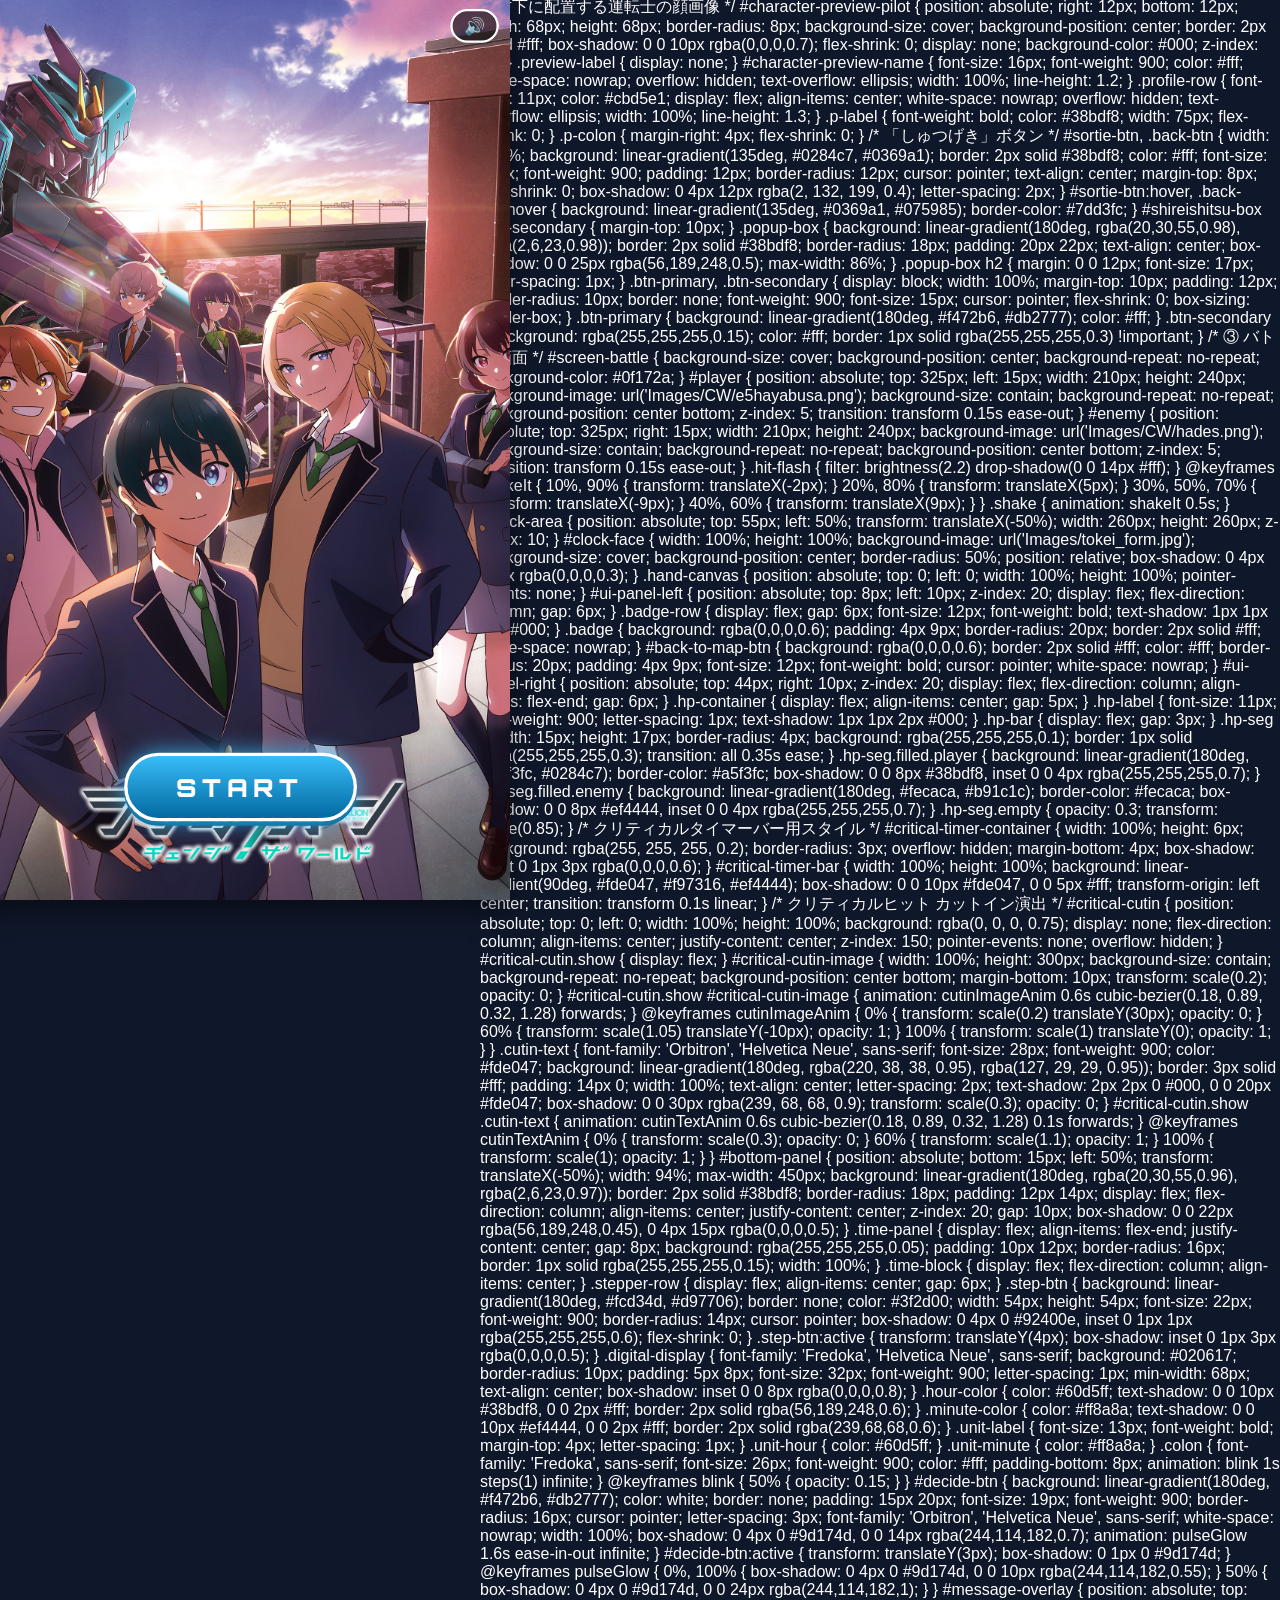
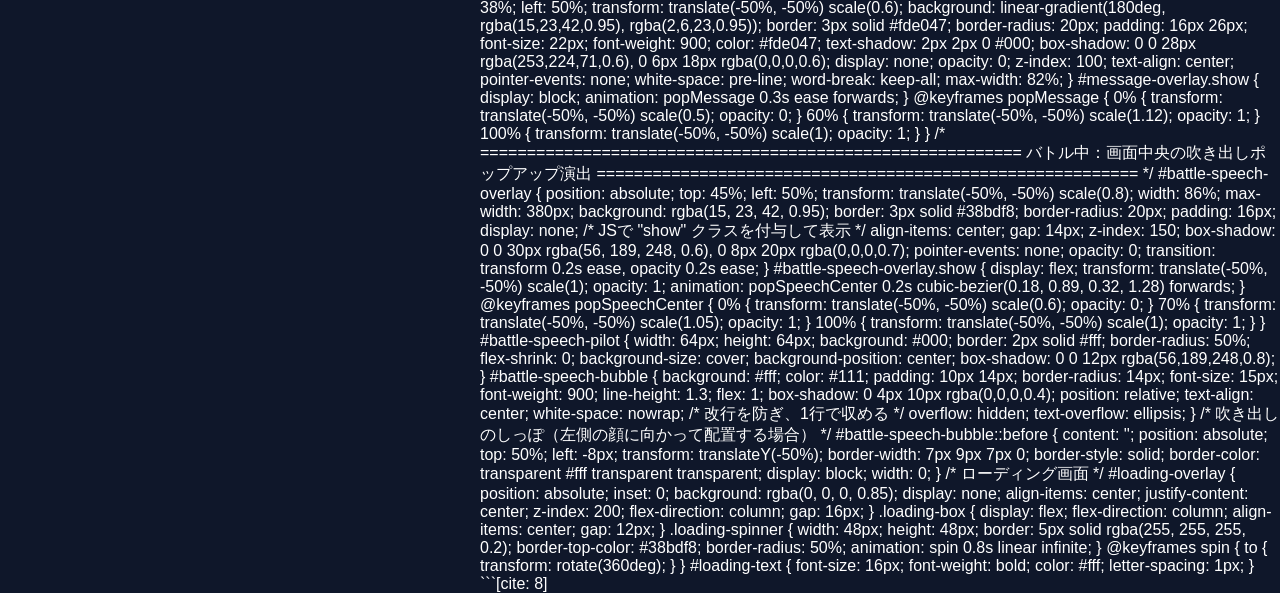
==== index.html @ 237037df "Update index.html" ====
<!DOCTYPE html>
<html lang="ja">
<head>
    <meta charset="UTF-8">
    <meta name="viewport" content="width=device-width, initial-scale=1.0, maximum-scale=1.0, user-scalable=no">
    <title>シンカリオン とけいマスター！</title>
    <link rel="preconnect" href="https://fonts.googleapis.com">
    <link rel="preconnect" href="https://fonts.gstatic.com" crossorigin>
    <link href="https://fonts.googleapis.com/css2?family=Orbitron:wght@700;900&family=Fredoka:wght@600;700&display=swap" rel="stylesheet">
    <link rel="stylesheet" href="style.css?v=8">
</head>
<body>

<div id="game-container">
    <button id="sound-toggle" onclick="toggleSound()">🔊</button>

    <!-- ① TOP画面 -->
    <div id="screen-top" class="screen">
        <button id="start-btn" onclick="startGame()">START</button>
    </div>

    <!-- ② マップ画面 -->
    <div id="screen-map" class="screen" style="display:none;">
        <div id="stage-nav">
            <button class="nav-arrow" id="prev-arrow" onclick="prevStage()">◀</button>
            <div id="stage-nav-label">ステージ 1</div>
            <button class="nav-arrow" id="next-arrow" onclick="nextStage()">▶</button>
        </div>
        <button id="menu-btn" onclick="openMenu()">☰ メニュー</button>
        <div id="map-nodes"></div>
        <div id="map-toast"></div>
        <div id="stage-intro"><div id="stage-intro-text">ステージ 1</div></div>
    </div>

    <!-- ノード確認ポップアップ -->
    <div id="node-popup">
        <div class="popup-box">
            <h2 id="node-popup-title">バトルポイント 1</h2>
            <button class="btn-primary" onclick="confirmBattleStart()">⚔ バトルスタート</button>
            <button class="btn-secondary" onclick="closeNodePopup()">とじる</button>
        </div>
    </div>

    <!-- メニュー -->
    <div id="menu-overlay">
        <div class="popup-box">
            <h2>メニュー</h2>
            <button class="btn-primary" onclick="openShireishitsu()">しれいしつ</button>
            <button class="btn-secondary" onclick="closeMenu()">とじる</button>
        </div>
    </div>

    <!-- しれいしつ（シンカリオン選択） -->
    <div id="shireishitsu-overlay">
        <div id="shireishitsu-box">
            <div id="commander-intro">
                <div id="commander-face"></div>
                <div class="speech-bubble">たたかうシンカリオンをえらんでくれ！</div>
            </div>
            <!-- 顔部画像の格子状リスト -->
            <div id="character-grid"></div>
            
            <!-- 選択されたキャラクターのプレビューエリア -->
            <div id="character-preview-area">
                <!-- シンカリオンのプレビュー画像 -->
                <div id="character-preview-img"></div>
                
                <!-- テキスト情報エリア（ひっさつ行を削除） -->
                <div id="character-preview-info">
                    <div id="character-preview-name">機体名</div>
                    <div class="profile-row"><span class="p-label">そうび</span><span class="p-colon">:</span><span id="profile-soubi"></span></div>
                    <div class="profile-row"><span class="p-label">うんてんし</span><span class="p-colon">:</span><span id="profile-untenshi"></span></div>
                </div>

                <!-- プレビューエリア内の右下に重ねて配置する運転士の顔画像 -->
                <div id="character-preview-pilot"></div>
            </div>
        </div>
    </div>

    <!-- ③ バトル画面 -->
    <div id="screen-battle" class="screen" style="display:none;">
        <div id="ui-panel-left">
            <div class="badge-row">
                <div class="badge" id="stage-text">ステージ 1-1</div>
                <div class="badge" id="score-text">たおしたてき: 0</div>
                <button id="back-to-map-btn" onclick="backToMap()">🏠マップへ</button>
            </div>
            <div class="hp-container">
                <span class="hp-label">HP</span>
                <div class="hp-bar" id="player-hp"></div>
            </div>
        </div>

        <div id="ui-panel-right">
            <div class="hp-container">
                <div class="hp-bar" id="enemy-hp"></div>
                <span class="hp-label">HP</span>
            </div>
        </div>

        <div id="message-overlay">ステージクリア！</div>

        <!-- バトル中の運転士吹き出し演出 -->
        <div id="battle-pilot-speech">
            <div id="battle-pilot-face"></div>
            <div id="battle-pilot-bubble" class="battle-speech-bubble"></div>
        </div>

        <div id="clock-area">
            <div id="clock-face">
                <canvas id="handCanvas" width="330" height="330" class="hand-canvas"></canvas>
            </div>
        </div>

        <div id="player"></div>
        <div id="enemy"></div>

        <!-- クリティカルヒット時のカットイン演出 -->
        <div id="critical-cutin">
            <div id="critical-cutin-image"></div>
            <div class="cutin-text">クリティカルヒット！</div>
        </div>

        <div id="bottom-panel">
            <!-- 10秒クリティカルタイマーバー -->
            <div id="critical-timer-container">
                <div id="critical-timer-bar"></div>
            </div>

            <div class="time-panel">
                <div class="time-block">
                    <div class="stepper-row">
                        <button class="step-btn" onclick="changeHour(-1)">▼</button>
                        <div class="digital-display hour-color" id="hour-display">03</div>
                        <button class="step-btn" onclick="changeHour(1)">▲</button>
                    </div>
                    <div class="unit-label unit-hour">じ</div>
                </div>

                <div class="colon">:</div>

                <div class="time-block">
                    <div class="stepper-row">
                        <button class="step-btn" onclick="changeMinute()">▼</button>
                        <div class="digital-display minute-color" id="minute-display">00</div>
                        <button class="step-btn" onclick="changeMinute()">▲</button>
                    </div>
                    <div class="unit-label unit-minute">ふん</div>
                </div>
            </div>

            <button id="decide-btn" onclick="checkAnswer()">⚡ こうげきする ⚡</button>
        </div>
    </div>

    <!-- ローディング画面 -->
    <div id="loading-overlay">
        <div class="loading-box">
            <div class="loading-spinner"></div>
            <div id="loading-text">よみこみ中...</div>
        </div>
    </div>
</div>

<script src="game.js?v=8"></script>

</body>
</html>
```[cite: 9]

---

### `style.css`

```css
* {
    box-sizing: border-box;
    user-select: none;
    -webkit-user-select: none;
    touch-action: manipulation;
}
html, body {
    margin: 0;
    padding: 0;
    height: 100%;
    touch-action: manipulation;
}
body {
    background: #0f172a;
    font-family: 'Helvetica Neue', Arial, sans-serif;
    display: flex;
    justify-content: center;
    align-items: center;
    width: 100vw;
    height: 100vh;
    overflow: hidden;
    color: #fff;
}

#game-container {
    width: 480px;
    height: 800px;
    flex-shrink: 0;
    position: relative;
    overflow: hidden;
    box-shadow: 0 10px 25px rgba(0,0,0,0.5);
    transform-origin: center center;
    background: #000;
}

.screen {
    position: absolute;
    top: 0; left: 0;
    width: 100%; height: 100%;
}

#sound-toggle {
    position: absolute;
    top: 8px;
    right: 10px;
    z-index: 100;
    background: rgba(0,0,0,0.6);
    border: 2px solid #fff;
    color: #fff;
    border-radius: 20px;
    padding: 4px 10px;
    font-size: 15px;
    font-weight: bold;
    cursor: pointer;
}

/* ①TOP画面 */
#screen-top {
    background-image: url('Images/CW/kv02.jpg');
    background-size: cover;
    background-position: center;
    display: flex;
    align-items: flex-end;
    justify-content: center;
    padding-bottom: 70px;
}
#start-btn {
    font-family: 'Orbitron', sans-serif;
    font-size: 22px;
    font-weight: 900;
    letter-spacing: 5px;
    color: #fff;
    background: linear-gradient(180deg, #38bdf8, #0369a1);
    border: 3px solid #fff;
    padding: 14px 44px;
    border-radius: 40px;
    cursor: pointer;
    box-shadow: 0 0 20px rgba(56,189,248,0.85), 0 4px 0 #075985;
    animation: pulseGlow 1.6s ease-in-out infinite;
}

/* ②マップ画面 */
#screen-map {
    background-size: cover;
    background-position: center;
    background-color: #1e293b;
}
#stage-nav {
    position: absolute;
    top: 8px;
    left: 50%;
    transform: translateX(-50%);
    display: flex;
    align-items: center;
    gap: 12px;
    z-index: 25;
    background: rgba(0,0,0,0.55);
    padding: 5px 14px;
    border-radius: 20px;
    font-weight: bold;
    font-size: 14px;
    text-shadow: 1px 1px 2px #000;
}
.nav-arrow {
    background: #38bdf8;
    border: none;
    color: #012;
    width: 28px;
    height: 28px;
    border-radius: 50%;
    font-weight: 900;
    cursor: pointer;
}
.nav-arrow.disabled {
    opacity: 0.3;
    pointer-events: none;
}
#menu-btn {
    position: absolute;
    top: 48px;
    right: 10px;
    z-index: 25;
    background: rgba(0,0,0,0.6);
    border: 2px solid #fff;
    color: #fff;
    border-radius: 20px;
    padding: 8px 16px;
    font-weight: bold;
    font-size: 15px;
    cursor: pointer;
}
#map-nodes {
    position: absolute;
    inset: 0;
}
.node-marker {
    position: absolute;
    width: 48px;
    height: 48px;
    border-radius: 50%;
    transform: translate(-50%, -50%);
    display: flex;
    align-items: center;
    justify-content: center;
    font-size: 18px;
    font-weight: 900;
    cursor: pointer;
    border: 3px solid #fff;
    background: radial-gradient(circle, #fef08a, #f59e0b);
    box-shadow: 0 0 14px #fde047;
    color: #5b3a00;
    animation: nodePulse 1.4s ease-in-out infinite;
    z-index: 20;
}
.node-marker.cleared {
    background: radial-gradient(circle, #86efac, #16a34a);
    box-shadow: 0 0 12px #4ade80;
    color: #063d1e;
    animation: none;
}
.node-marker.boss {
    width: 64px;
    height: 64px;
    font-size: 22px;
    background: radial-gradient(circle, #fca5a5, #7f1d1d);
    box-shadow: 0 0 20px #ef4444;
    color: #fff;
}
.node-marker.locked {
    background: rgba(120,120,120,0.55);
    box-shadow: none;
    animation: none;
    color: #eee;
    cursor: not-allowed;
    opacity: 0.6;
}
@keyframes nodePulse {
    0%, 100% { box-shadow: 0 0 10px #fde047; }
    50% { box-shadow: 0 0 22px #fde047; }
}
#map-toast {
    position: absolute;
    bottom: 18px;
    left: 50%;
    transform: translateX(-50%);
    background: rgba(0,0,0,0.75);
    color: #fde047;
    padding: 10px 16px;
    border-radius: 20px;
    font-weight: bold;
    display: none;
    z-index: 40;
    text-align: center;
    max-width: 85%;
    font-size: 14px;
}
#stage-intro {
    position: absolute;
    inset: 0;
    background: rgba(0,0,0,0.85);
    display: flex;
    align-items: center;
    justify-content: center;
    z-index: 50;
    opacity: 0;
    pointer-events: none;
}
#stage-intro.show {
    animation: stageIntroAnim 1s ease forwards;
}
#stage-intro-text {
    font-family: 'Orbitron', sans-serif;
    font-size: 34px;
    font-weight: 900;
    color: #fde047;
    text-shadow: 0 0 20px #fde047, 0 0 40px #f59e0b;
    letter-spacing: 2px;
}
#stage-intro.show #stage-intro-text {
    animation: textPop 1s ease forwards;
}
@keyframes stageIntroAnim {
    0% { opacity: 0; }
    15% { opacity: 1; }
    80% { opacity: 1; }
    100% { opacity: 0; }
}
@keyframes textPop {
    0% { transform: scale(0.3); opacity: 0; }
    20% { transform: scale(1.15); opacity: 1; }
    30% { transform: scale(1); }
    100% { transform: scale(1); opacity: 1; }
}

/* ポップアップ共通 */
#node-popup, #menu-overlay {
    position: absolute;
    inset: 0;
    background: rgba(0,0,0,0.55);
    display: none;
    align-items: center;
    justify-content: center;
    z-index: 60;
}

/* ===== しれいしつ：画面いっぱいの専用レイアウト ===== */
#shireishitsu-overlay {
    position: absolute;
    inset: 0;
    background: rgba(0,0,0,0.6);
    display: none;
    z-index: 60;
    padding: 12px;
    box-sizing: border-box;
}
#shireishitsu-box {
    width: 100%;
    height: 100%;
    background: linear-gradient(180deg, rgba(20,30,55,0.98), rgba(2,6,23,0.98));
    border: 2px solid #38bdf8;
    border-radius: 18px;
    box-shadow: 0 0 25px rgba(56,189,248,0.5);
    display: flex;
    flex-direction: column;
    padding: 12px;
    box-sizing: border-box;
    overflow: hidden;
}

/* 司令官の顔サイズ */
#commander-intro {
    display: flex;
    align-items: center;
    gap: 8px;
    flex-shrink: 0;
    margin-bottom: 8px;
}
#commander-face {
    width: 48px;
    height: 48px;
    border-radius: 50%;
    background-image: url('Images/CW/kadomichi_up.png');
    background-size: cover;
    background-position: center top;
    border: 2px solid #fff;
    flex-shrink: 0;
    box-shadow: 0 0 10px rgba(56,189,248,0.6);
}
.speech-bubble {
    position: relative;
    background: #fff;
    color: #111;
    border-radius: 14px;
    padding: 8px 12px;
    font-size: 12px;
    font-weight: bold;
    line-height: 1.4;
    text-align: left;
    white-space: nowrap;
}
.speech-bubble::before {
    content: '';
    position: absolute;
    left: -9px;
    top: 14px;
    border-width: 8px 10px 8px 0;
    border-style: solid;
    border-color: transparent #fff transparent transparent;
}

/* 4列グリッド：最大2行まで表示してスクロール */
#character-grid {
    flex: 0 0 auto;
    max-height: 240px;
    display: grid;
    grid-template-columns: repeat(4, 1fr);
    grid-auto-rows: minmax(88px, 100px);
    gap: 6px;
    overflow-y: auto;
    -webkit-overflow-scrolling: touch;
    padding: 2px;
    min-height: 0;
}
.character-face-card {
    display: flex;
    flex-direction: column;
    align-items: center;
    justify-content: flex-start;
    padding: 2px;
    border-radius: 4px;
    border: none;
    background: transparent;
    cursor: pointer;
    box-sizing: border-box;
    height: 100%;
}
.character-face-card.selected {
    border: 2px solid #fde047;
    box-shadow: 0 0 10px #fde047;
    background: rgba(253,224,71,0.15);
}
.character-face-thumb {
    width: 78%;
    aspect-ratio: 1 / 1;
    border-radius: 0;
    background-size: cover;
    background-position: center;
    border: 2px solid #fff;
    background-color: #000;
}
.character-face-name {
    margin-top: 2px;
    font-size: 8px;
    font-weight: bold;
    text-align: center;
    line-height: 1;
    flex-shrink: 0;
}

/* 下部プレビューエリア（相対配置にして子要素の絶対配置を基準化） */
#character-preview-area {
    position: relative;
    flex: 1;
    display: flex;
    flex-direction: column;
    align-items: center;
    justify-content: flex-start;
    background: rgba(0,0,0,0.6);
    border: 2px solid #38bdf8;
    border-radius: 16px;
    padding: 8px 12px;
    margin-top: 8px;
    box-shadow: 0 0 20px rgba(56,189,248,0.4);
    min-height: 0;
    overflow: hidden;
}
#character-preview-img {
    width: 100%;
    flex: 3;
    background-size: contain;
    background-repeat: no-repeat;
    background-position: center center;
    min-height: 0;
    margin-bottom: 4px;
    position: relative;
}

/* ▼ テキスト情報の配置エリア（横幅いっぱいにテキストを表示） */
#character-preview-info {
    width: 100%;
    flex: 1.2;
    display: flex;
    flex-direction: column;
    align-items: flex-start;
    justify-content: center;
    min-height: 0;
    overflow: hidden;
    padding-right: 75px; /* 右下の顔画像と被らないように余白を確保 */
}

/* ▼ プレビューエリア内の右下に配置する運転士の顔画像 */
#character-preview-pilot {
    position: absolute;
    right: 12px;
    bottom: 12px;
    width: 68px;
    height: 68px;
    border-radius: 8px;
    background-size: cover;
    background-position: center;
    border: 2px solid #fff;
    box-shadow: 0 0 10px rgba(0,0,0,0.7);
    flex-shrink: 0;
    display: none;
    background-color: #000;
    z-index: 10;
}

.preview-label {
    display: none;
}
#character-preview-name {
    font-size: 16px;
    font-weight: 900;
    color: #fff;
    white-space: nowrap;
    overflow: hidden;
    text-overflow: ellipsis;
    width: 100%;
    line-height: 1.2;
}

.profile-row {
    font-size: 11px;
    color: #cbd5e1;
    display: flex;
    align-items: center;
    white-space: nowrap;
    overflow: hidden;
    text-overflow: ellipsis;
    width: 100%;
    line-height: 1.3;
}
.p-label {
    font-weight: bold;
    color: #38bdf8;
    width: 75px;
    flex-shrink: 0;
}
.p-colon {
    margin-right: 4px;
    flex-shrink: 0;
}

/* 「しゅつげき」ボタン */
#sortie-btn, .back-btn {
    width: 100%;
    background: linear-gradient(135deg, #0284c7, #0369a1);
    border: 2px solid #38bdf8;
    color: #fff;
    font-size: 16px;
    font-weight: 900;
    padding: 12px;
    border-radius: 12px;
    cursor: pointer;
    text-align: center;
    margin-top: 8px;
    flex-shrink: 0;
    box-shadow: 0 4px 12px rgba(2, 132, 199, 0.4);
    letter-spacing: 2px;
}
#sortie-btn:hover, .back-btn:hover {
    background: linear-gradient(135deg, #0369a1, #075985);
    border-color: #7dd3fc;
}

#shireishitsu-box .btn-secondary {
    margin-top: 10px;
}
.popup-box {
    background: linear-gradient(180deg, rgba(20,30,55,0.98), rgba(2,6,23,0.98));
    border: 2px solid #38bdf8;
    border-radius: 18px;
    padding: 20px 22px;
    text-align: center;
    box-shadow: 0 0 25px rgba(56,189,248,0.5);
    max-width: 86%;
}
.popup-box h2 {
    margin: 0 0 12px;
    font-size: 17px;
    letter-spacing: 1px;
}
.btn-primary, .btn-secondary {
    display: block;
    width: 100%;
    margin-top: 10px;
    padding: 12px;
    border-radius: 10px;
    border: none;
    font-weight: 900;
    font-size: 15px;
    cursor: pointer;
    flex-shrink: 0;
    box-sizing: border-box;
}
.btn-primary {
    background: linear-gradient(180deg, #f472b6, #db2777);
    color: #fff;
}
.btn-secondary {
    background: rgba(255,255,255,0.15);
    color: #fff;
    border: 1px solid rgba(255,255,255,0.3) !important;
}

/* ③ バトル画面 */
#screen-battle {
    background-size: cover;
    background-position: center;
    background-repeat: no-repeat;
    background-color: #0f172a;
}
#player {
    position: absolute;
    top: 325px;
    left: 15px;
    width: 210px;
    height: 240px;
    background-image: url('Images/CW/e5hayabusa.png');
    background-size: contain;
    background-repeat: no-repeat;
    background-position: center bottom;
    z-index: 5;
    transition: transform 0.15s ease-out;
}
#enemy {
    position: absolute;
    top: 325px;
    right: 15px;
    width: 210px;
    height: 240px;
    background-image: url('Images/CW/hades.png');
    background-size: contain;
    background-repeat: no-repeat;
    background-position: center bottom;
    z-index: 5;
    transition: transform 0.15s ease-out;
}
.hit-flash {
    filter: brightness(2.2) drop-shadow(0 0 14px #fff);
}
@keyframes shakeIt {
    10%, 90% { transform: translateX(-2px); }
    20%, 80% { transform: translateX(5px); }
    30%, 50%, 70% { transform: translateX(-9px); }
    40%, 60% { transform: translateX(9px); }
}
.shake {
    animation: shakeIt 0.5s;
}

#clock-area {
    position: absolute;
    top: 55px;
    left: 50%;
    transform: translateX(-50%);
    width: 260px;
    height: 260px;
    z-index: 10;
}
#clock-face {
    width: 100%;
    height: 100%;
    background-image: url('Images/tokei_form.jpg');
    background-size: cover;
    background-position: center;
    border-radius: 50%;
    position: relative;
    box-shadow: 0 4px 12px rgba(0,0,0,0.3);
}
.hand-canvas {
    position: absolute;
    top: 0; left: 0;
    width: 100%; height: 100%;
    pointer-events: none;
}

#ui-panel-left {
    position: absolute;
    top: 8px;
    left: 10px;
    z-index: 20;
    display: flex;
    flex-direction: column;
    gap: 6px;
}
.badge-row {
    display: flex;
    gap: 6px;
    font-size: 12px;
    font-weight: bold;
    text-shadow: 1px 1px 2px #000;
}
.badge {
    background: rgba(0,0,0,0.6);
    padding: 4px 9px;
    border-radius: 20px;
    border: 2px solid #fff;
    white-space: nowrap;
}
#back-to-map-btn {
    background: rgba(0,0,0,0.6);
    border: 2px solid #fff;
    color: #fff;
    border-radius: 20px;
    padding: 4px 9px;
    font-size: 12px;
    font-weight: bold;
    cursor: pointer;
    white-space: nowrap;
}

#ui-panel-right {
    position: absolute;
    top: 44px;
    right: 10px;
    z-index: 20;
    display: flex;
    flex-direction: column;
    align-items: flex-end;
    gap: 6px;
}

.hp-container {
    display: flex;
    align-items: center;
    gap: 5px;
}
.hp-label {
    font-size: 11px;
    font-weight: 900;
    letter-spacing: 1px;
    text-shadow: 1px 1px 2px #000;
}
.hp-bar {
    display: flex;
    gap: 3px;
}
.hp-seg {
    width: 15px;
    height: 17px;
    border-radius: 4px;
    background: rgba(255,255,255,0.1);
    border: 1px solid rgba(255,255,255,0.3);
    transition: all 0.35s ease;
}
.hp-seg.filled.player {
    background: linear-gradient(180deg, #a5f3fc, #0284c7);
    border-color: #a5f3fc;
    box-shadow: 0 0 8px #38bdf8, inset 0 0 4px rgba(255,255,255,0.7);
}
.hp-seg.filled.enemy {
    background: linear-gradient(180deg, #fecaca, #b91c1c);
    border-color: #fecaca;
    box-shadow: 0 0 8px #ef4444, inset 0 0 4px rgba(255,255,255,0.7);
}
.hp-seg.empty {
    opacity: 0.3;
    transform: scale(0.85);
}

/* クリティカルタイマーバー用スタイル */
#critical-timer-container {
    width: 100%;
    height: 6px;
    background: rgba(255, 255, 255, 0.2);
    border-radius: 3px;
    overflow: hidden;
    margin-bottom: 4px;
    box-shadow: inset 0 1px 3px rgba(0,0,0,0.6);
}
#critical-timer-bar {
    width: 100%;
    height: 100%;
    background: linear-gradient(90deg, #fde047, #f97316, #ef4444);
    box-shadow: 0 0 10px #fde047, 0 0 5px #fff;
    transform-origin: left center;
    transition: transform 0.1s linear;
}

/* クリティカルヒット カットイン演出 */
#critical-cutin {
    position: absolute;
    top: 0; left: 0;
    width: 100%; height: 100%;
    background: rgba(0, 0, 0, 0.75);
    display: none;
    flex-direction: column;
    align-items: center;
    justify-content: center;
    z-index: 150;
    pointer-events: none;
    overflow: hidden;
}
#critical-cutin.show {
    display: flex;
}

#critical-cutin-image {
    width: 100%;
    height: 300px;
    background-size: contain;
    background-repeat: no-repeat;
    background-position: center bottom;
    margin-bottom: 10px;
    transform: scale(0.2);
    opacity: 0;
}
#critical-cutin.show #critical-cutin-image {
    animation: cutinImageAnim 0.6s cubic-bezier(0.18, 0.89, 0.32, 1.28) forwards;
}

@keyframes cutinImageAnim {
    0% { transform: scale(0.2) translateY(30px); opacity: 0; }
    60% { transform: scale(1.05) translateY(-10px); opacity: 1; }
    100% { transform: scale(1) translateY(0); opacity: 1; }
}

.cutin-text {
    font-family: 'Orbitron', 'Helvetica Neue', sans-serif;
    font-size: 28px;
    font-weight: 900;
    color: #fde047;
    background: linear-gradient(180deg, rgba(220, 38, 38, 0.95), rgba(127, 29, 29, 0.95));
    border: 3px solid #fff;
    padding: 14px 0;
    width: 100%;
    text-align: center;
    letter-spacing: 2px;
    text-shadow: 2px 2px 0 #000, 0 0 20px #fde047;
    box-shadow: 0 0 30px rgba(239, 68, 68, 0.9);
    transform: scale(0.3);
    opacity: 0;
}
#critical-cutin.show .cutin-text {
    animation: cutinTextAnim 0.6s cubic-bezier(0.18, 0.89, 0.32, 1.28) 0.1s forwards;
}
@keyframes cutinTextAnim {
    0% { transform: scale(0.3); opacity: 0; }
    60% { transform: scale(1.1); opacity: 1; }
    100% { transform: scale(1); opacity: 1; }
}

#bottom-panel {
    position: absolute;
    bottom: 15px;
    left: 50%;
    transform: translateX(-50%);
    width: 94%;
    max-width: 450px;
    background: linear-gradient(180deg, rgba(20,30,55,0.96), rgba(2,6,23,0.97));
    border: 2px solid #38bdf8;
    border-radius: 18px;
    padding: 12px 14px;
    display: flex;
    flex-direction: column;
    align-items: center;
    justify-content: center;
    z-index: 20;
    gap: 10px;
    box-shadow: 0 0 22px rgba(56,189,248,0.45), 0 4px 15px rgba(0,0,0,0.5);
}
.time-panel {
    display: flex;
    align-items: flex-end;
    justify-content: center;
    gap: 8px;
    background: rgba(255,255,255,0.05);
    padding: 10px 12px;
    border-radius: 16px;
    border: 1px solid rgba(255,255,255,0.15);
    width: 100%;
}
.time-block {
    display: flex;
    flex-direction: column;
    align-items: center;
}
.stepper-row {
    display: flex;
    align-items: center;
    gap: 6px;
}
.step-btn {
    background: linear-gradient(180deg, #fcd34d, #d97706);
    border: none;
    color: #3f2d00;
    width: 54px;
    height: 54px;
    font-size: 22px;
    font-weight: 900;
    border-radius: 14px;
    cursor: pointer;
    box-shadow: 0 4px 0 #92400e, inset 0 1px 1px rgba(255,255,255,0.6);
    flex-shrink: 0;
}
.step-btn:active {
    transform: translateY(4px);
    box-shadow: inset 0 1px 3px rgba(0,0,0,0.5);
}
.digital-display {
    font-family: 'Fredoka', 'Helvetica Neue', sans-serif;
    background: #020617;
    border-radius: 10px;
    padding: 5px 8px;
    font-size: 32px;
    font-weight: 900;
    letter-spacing: 1px;
    min-width: 68px;
    text-align: center;
    box-shadow: inset 0 0 8px rgba(0,0,0,0.8);
}
.hour-color {
    color: #60d5ff;
    text-shadow: 0 0 10px #38bdf8, 0 0 2px #fff;
    border: 2px solid rgba(56,189,248,0.6);
}
.minute-color {
    color: #ff8a8a;
    text-shadow: 0 0 10px #ef4444, 0 0 2px #fff;
    border: 2px solid rgba(239,68,68,0.6);
}
.unit-label {
    font-size: 13px;
    font-weight: bold;
    margin-top: 4px;
    letter-spacing: 1px;
}
.unit-hour { color: #60d5ff; }
.unit-minute { color: #ff8a8a; }
.colon {
    font-family: 'Fredoka', sans-serif;
    font-size: 26px;
    font-weight: 900;
    color: #fff;
    padding-bottom: 8px;
    animation: blink 1s steps(1) infinite;
}
@keyframes blink {
    50% { opacity: 0.15; }
}
#decide-btn {
    background: linear-gradient(180deg, #f472b6, #db2777);
    color: white;
    border: none;
    padding: 15px 20px;
    font-size: 19px;
    font-weight: 900;
    border-radius: 16px;
    cursor: pointer;
    letter-spacing: 3px;
    font-family: 'Orbitron', 'Helvetica Neue', sans-serif;
    white-space: nowrap;
    width: 100%;
    box-shadow: 0 4px 0 #9d174d, 0 0 14px rgba(244,114,182,0.7);
    animation: pulseGlow 1.6s ease-in-out infinite;
}
#decide-btn:active {
    transform: translateY(3px);
    box-shadow: 0 1px 0 #9d174d;
}
@keyframes pulseGlow {
    0%, 100% { box-shadow: 0 4px 0 #9d174d, 0 0 10px rgba(244,114,182,0.55); }
    50% { box-shadow: 0 4px 0 #9d174d, 0 0 24px rgba(244,114,182,1); }
}

#message-overlay {
    position: absolute;
    top: 38%;
    left: 50%;
    transform: translate(-50%, -50%) scale(0.6);
    background: linear-gradient(180deg, rgba(15,23,42,0.95), rgba(2,6,23,0.95));
    border: 3px solid #fde047;
    border-radius: 20px;
    padding: 16px 26px;
    font-size: 22px;
    font-weight: 900;
    color: #fde047;
    text-shadow: 2px 2px 0 #000;
    box-shadow: 0 0 28px rgba(253,224,71,0.6), 0 6px 18px rgba(0,0,0,0.6);
    display: none;
    opacity: 0;
    z-index: 100;
    text-align: center;
    pointer-events: none;
    white-space: pre-line;
    word-break: keep-all;
    max-width: 82%;
}
#message-overlay.show {
    display: block;
    animation: popMessage 0.3s ease forwards;
}
@keyframes popMessage {
    0% { transform: translate(-50%, -50%) scale(0.5); opacity: 0; }
    60% { transform: translate(-50%, -50%) scale(1.12); opacity: 1; }
    100% { transform: translate(-50%, -50%) scale(1); opacity: 1; }
}

/* ==========================================================
   バトル中：画面中央の吹き出しポップアップ演出
   ========================================================== */
#battle-speech-overlay {
    position: absolute;
    top: 45%;
    left: 50%;
    transform: translate(-50%, -50%) scale(0.8);
    width: 86%;
    max-width: 380px;
    background: rgba(15, 23, 42, 0.95);
    border: 3px solid #38bdf8;
    border-radius: 20px;
    padding: 16px;
    display: none; /* JSで "show" クラスを付与して表示 */
    align-items: center;
    gap: 14px;
    z-index: 150;
    box-shadow: 0 0 30px rgba(56, 189, 248, 0.6), 0 8px 20px rgba(0,0,0,0.7);
    pointer-events: none;
    opacity: 0;
    transition: transform 0.2s ease, opacity 0.2s ease;
}

#battle-speech-overlay.show {
    display: flex;
    transform: translate(-50%, -50%) scale(1);
    opacity: 1;
    animation: popSpeechCenter 0.2s cubic-bezier(0.18, 0.89, 0.32, 1.28) forwards;
}

@keyframes popSpeechCenter {
    0% { transform: translate(-50%, -50%) scale(0.6); opacity: 0; }
    70% { transform: translate(-50%, -50%) scale(1.05); opacity: 1; }
    100% { transform: translate(-50%, -50%) scale(1); opacity: 1; }
}

#battle-speech-pilot {
    width: 64px;
    height: 64px;
    background: #000;
    border: 2px solid #fff;
    border-radius: 50%;
    flex-shrink: 0;
    background-size: cover;
    background-position: center;
    box-shadow: 0 0 12px rgba(56,189,248,0.8);
}

#battle-speech-bubble {
    background: #fff;
    color: #111;
    padding: 10px 14px;
    border-radius: 14px;
    font-size: 15px;
    font-weight: 900;
    line-height: 1.3;
    flex: 1;
    box-shadow: 0 4px 10px rgba(0,0,0,0.4);
    position: relative;
    text-align: center;
    white-space: nowrap; /* 改行を防ぎ、1行で収める */
    overflow: hidden;
    text-overflow: ellipsis;
}

/* 吹き出しのしっぽ（左側の顔に向かって配置する場合） */
#battle-speech-bubble::before {
    content: '';
    position: absolute;
    top: 50%;
    left: -8px;
    transform: translateY(-50%);
    border-width: 7px 9px 7px 0;
    border-style: solid;
    border-color: transparent #fff transparent transparent;
    display: block;
    width: 0;
}

/* ローディング画面 */
#loading-overlay {
    position: absolute;
    inset: 0;
    background: rgba(0, 0, 0, 0.85);
    display: none;
    align-items: center;
    justify-content: center;
    z-index: 200;
    flex-direction: column;
    gap: 16px;
}
.loading-box {
    display: flex;
    flex-direction: column;
    align-items: center;
    gap: 12px;
}
.loading-spinner {
    width: 48px;
    height: 48px;
    border: 5px solid rgba(255, 255, 255, 0.2);
    border-top-color: #38bdf8;
    border-radius: 50%;
    animation: spin 0.8s linear infinite;
}
@keyframes spin {
    to { transform: rotate(360deg); }
}
#loading-text {
    font-size: 16px;
    font-weight: bold;
    color: #fff;
    letter-spacing: 1px;
}
```[cite: 8]
---- style.css ----
* {
    box-sizing: border-box;
    user-select: none;
    -webkit-user-select: none;
    touch-action: manipulation;
}
html, body {
    margin: 0;
    padding: 0;
    height: 100%;
    touch-action: manipulation;
}
body {
    background: #0f172a;
    font-family: 'Helvetica Neue', Arial, sans-serif;
    display: flex;
    justify-content: center;
    align-items: center;
    width: 100vw;
    height: 100vh;
    overflow: hidden;
    color: #fff;
}

#game-container {
    width: 480px;
    height: 800px;
    flex-shrink: 0;
    position: relative;
    overflow: hidden;
    box-shadow: 0 10px 25px rgba(0,0,0,0.5);
    transform-origin: center center;
    background: #000;
}

.screen {
    position: absolute;
    top: 0; left: 0;
    width: 100%; height: 100%;
}

#sound-toggle {
    position: absolute;
    top: 8px;
    right: 10px;
    z-index: 100;
    background: rgba(0,0,0,0.6);
    border: 2px solid #fff;
    color: #fff;
    border-radius: 20px;
    padding: 4px 10px;
    font-size: 15px;
    font-weight: bold;
    cursor: pointer;
}

/* ①TOP画面 */
#screen-top {
    background-image: url('Images/CW/kv02.jpg');
    background-size: cover;
    background-position: center;
    display: flex;
    align-items: flex-end;
    justify-content: center;
    padding-bottom: 70px;
}
#start-btn {
    font-family: 'Orbitron', sans-serif;
    font-size: 22px;
    font-weight: 900;
    letter-spacing: 5px;
    color: #fff;
    background: linear-gradient(180deg, #38bdf8, #0369a1);
    border: 3px solid #fff;
    padding: 14px 44px;
    border-radius: 40px;
    cursor: pointer;
    box-shadow: 0 0 20px rgba(56,189,248,0.85), 0 4px 0 #075985;
    animation: pulseGlow 1.6s ease-in-out infinite;
}

/* ②マップ画面 */
#screen-map {
    background-size: cover;
    background-position: center;
    background-color: #1e293b;
}
#stage-nav {
    position: absolute;
    top: 8px;
    left: 50%;
    transform: translateX(-50%);
    display: flex;
    align-items: center;
    gap: 12px;
    z-index: 25;
    background: rgba(0,0,0,0.55);
    padding: 5px 14px;
    border-radius: 20px;
    font-weight: bold;
    font-size: 14px;
    text-shadow: 1px 1px 2px #000;
}
.nav-arrow {
    background: #38bdf8;
    border: none;
    color: #012;
    width: 28px;
    height: 28px;
    border-radius: 50%;
    font-weight: 900;
    cursor: pointer;
}
.nav-arrow.disabled {
    opacity: 0.3;
    pointer-events: none;
}
#menu-btn {
    position: absolute;
    top: 48px;
    right: 10px;
    z-index: 25;
    background: rgba(0,0,0,0.6);
    border: 2px solid #fff;
    color: #fff;
    border-radius: 20px;
    padding: 8px 16px;
    font-weight: bold;
    font-size: 15px;
    cursor: pointer;
}
#map-nodes {
    position: absolute;
    inset: 0;
}
.node-marker {
    position: absolute;
    width: 48px;
    height: 48px;
    border-radius: 50%;
    transform: translate(-50%, -50%);
    display: flex;
    align-items: center;
    justify-content: center;
    font-size: 18px;
    font-weight: 900;
    cursor: pointer;
    border: 3px solid #fff;
    background: radial-gradient(circle, #fef08a, #f59e0b);
    box-shadow: 0 0 14px #fde047;
    color: #5b3a00;
    animation: nodePulse 1.4s ease-in-out infinite;
    z-index: 20;
}
.node-marker.cleared {
    background: radial-gradient(circle, #86efac, #16a34a);
    box-shadow: 0 0 12px #4ade80;
    color: #063d1e;
    animation: none;
}
.node-marker.boss {
    width: 64px;
    height: 64px;
    font-size: 22px;
    background: radial-gradient(circle, #fca5a5, #7f1d1d);
    box-shadow: 0 0 20px #ef4444;
    color: #fff;
}
.node-marker.locked {
    background: rgba(120,120,120,0.55);
    box-shadow: none;
    animation: none;
    color: #eee;
    cursor: not-allowed;
    opacity: 0.6;
}
@keyframes nodePulse {
    0%, 100% { box-shadow: 0 0 10px #fde047; }
    50% { box-shadow: 0 0 22px #fde047; }
}
#map-toast {
    position: absolute;
    bottom: 18px;
    left: 50%;
    transform: translateX(-50%);
    background: rgba(0,0,0,0.75);
    color: #fde047;
    padding: 10px 16px;
    border-radius: 20px;
    font-weight: bold;
    display: none;
    z-index: 40;
    text-align: center;
    max-width: 85%;
    font-size: 14px;
}
#stage-intro {
    position: absolute;
    inset: 0;
    background: rgba(0,0,0,0.85);
    display: flex;
    align-items: center;
    justify-content: center;
    z-index: 50;
    opacity: 0;
    pointer-events: none;
}
#stage-intro.show {
    animation: stageIntroAnim 1s ease forwards;
}
#stage-intro-text {
    font-family: 'Orbitron', sans-serif;
    font-size: 34px;
    font-weight: 900;
    color: #fde047;
    text-shadow: 0 0 20px #fde047, 0 0 40px #f59e0b;
    letter-spacing: 2px;
}
#stage-intro.show #stage-intro-text {
    animation: textPop 1s ease forwards;
}
@keyframes stageIntroAnim {
    0% { opacity: 0; }
    15% { opacity: 1; }
    80% { opacity: 1; }
    100% { opacity: 0; }
}
@keyframes textPop {
    0% { transform: scale(0.3); opacity: 0; }
    20% { transform: scale(1.15); opacity: 1; }
    30% { transform: scale(1); }
    100% { transform: scale(1); opacity: 1; }
}

/* ポップアップ共通 */
#node-popup, #menu-overlay {
    position: absolute;
    inset: 0;
    background: rgba(0,0,0,0.55);
    display: none;
    align-items: center;
    justify-content: center;
    z-index: 60;
}

/* ===== しれいしつ：画面いっぱいの専用レイアウト ===== */
#shireishitsu-overlay {
    position: absolute;
    inset: 0;
    background: rgba(0,0,0,0.6);
    display: none;
    z-index: 60;
    padding: 12px;
    box-sizing: border-box;
}
#shireishitsu-box {
    width: 100%;
    height: 100%;
    background: linear-gradient(180deg, rgba(20,30,55,0.98), rgba(2,6,23,0.98));
    border: 2px solid #38bdf8;
    border-radius: 18px;
    box-shadow: 0 0 25px rgba(56,189,248,0.5);
    display: flex;
    flex-direction: column;
    padding: 12px;
    box-sizing: border-box;
    overflow: hidden;
}

/* 司令官の顔サイズ */
#commander-intro {
    display: flex;
    align-items: center;
    gap: 8px;
    flex-shrink: 0;
    margin-bottom: 8px;
}
#commander-face {
    width: 48px;
    height: 48px;
    border-radius: 50%;
    background-image: url('Images/CW/kadomichi_up.png');
    background-size: cover;
    background-position: center top;
    border: 2px solid #fff;
    flex-shrink: 0;
    box-shadow: 0 0 10px rgba(56,189,248,0.6);
}
.speech-bubble {
    position: relative;
    background: #fff;
    color: #111;
    border-radius: 14px;
    padding: 8px 12px;
    font-size: 12px;
    font-weight: bold;
    line-height: 1.4;
    text-align: left;
    white-space: nowrap;
}
.speech-bubble::before {
    content: '';
    position: absolute;
    left: -9px;
    top: 14px;
    border-width: 8px 10px 8px 0;
    border-style: solid;
    border-color: transparent #fff transparent transparent;
}

/* 4列グリッド：最大2行まで表示してスクロール */
#character-grid {
    flex: 0 0 auto;
    max-height: 240px;
    display: grid;
    grid-template-columns: repeat(4, 1fr);
    grid-auto-rows: minmax(88px, 100px);
    gap: 6px;
    overflow-y: auto;
    -webkit-overflow-scrolling: touch;
    padding: 2px;
    min-height: 0;
}
.character-face-card {
    display: flex;
    flex-direction: column;
    align-items: center;
    justify-content: flex-start;
    padding: 2px;
    border-radius: 4px;
    border: none;
    background: transparent;
    cursor: pointer;
    box-sizing: border-box;
    height: 100%;
}
.character-face-card.selected {
    border: 2px solid #fde047;
    box-shadow: 0 0 10px #fde047;
    background: rgba(253,224,71,0.15);
}
.character-face-thumb {
    width: 78%;
    aspect-ratio: 1 / 1;
    border-radius: 0;
    background-size: cover;
    background-position: center;
    border: 2px solid #fff;
    background-color: #000;
}
.character-face-name {
    margin-top: 2px;
    font-size: 8px;
    font-weight: bold;
    text-align: center;
    line-height: 1;
    flex-shrink: 0;
}

/* 下部プレビューエリア（相対配置にして子要素の絶対配置を基準化） */
#character-preview-area {
    position: relative;
    flex: 1;
    display: flex;
    flex-direction: column;
    align-items: center;
    justify-content: flex-start;
    background: rgba(0,0,0,0.6);
    border: 2px solid #38bdf8;
    border-radius: 16px;
    padding: 8px 12px;
    margin-top: 8px;
    box-shadow: 0 0 20px rgba(56,189,248,0.4);
    min-height: 0;
    overflow: hidden;
}
#character-preview-img {
    width: 100%;
    flex: 3;
    background-size: contain;
    background-repeat: no-repeat;
    background-position: center center;
    min-height: 0;
    margin-bottom: 4px;
    position: relative;
}

/* ▼ テキスト情報の配置エリア（横幅いっぱいにテキストを表示） */
#character-preview-info {
    width: 100%;
    flex: 1.2;
    display: flex;
    flex-direction: column;
    align-items: flex-start;
    justify-content: center;
    min-height: 0;
    overflow: hidden;
    padding-right: 75px; /* 右下の顔画像と被らないように余白を確保 */
}

/* ▼ プレビューエリア内の右下に配置する運転士の顔画像 */
#character-preview-pilot {
    position: absolute;
    right: 12px;
    bottom: 12px;
    width: 68px;
    height: 68px;
    border-radius: 8px;
    background-size: cover;
    background-position: center;
    border: 2px solid #fff;
    box-shadow: 0 0 10px rgba(0,0,0,0.7);
    flex-shrink: 0;
    display: none;
    background-color: #000;
    z-index: 10;
}

.preview-label {
    display: none;
}
#character-preview-name {
    font-size: 16px;
    font-weight: 900;
    color: #fff;
    white-space: nowrap;
    overflow: hidden;
    text-overflow: ellipsis;
    width: 100%;
    line-height: 1.2;
}

.profile-row {
    font-size: 11px;
    color: #cbd5e1;
    display: flex;
    align-items: center;
    white-space: nowrap;
    overflow: hidden;
    text-overflow: ellipsis;
    width: 100%;
    line-height: 1.3;
}
.p-label {
    font-weight: bold;
    color: #38bdf8;
    width: 75px;
    flex-shrink: 0;
}
.p-colon {
    margin-right: 4px;
    flex-shrink: 0;
}

/* 「しゅつげき」ボタン */
#sortie-btn, .back-btn {
    width: 100%;
    background: linear-gradient(135deg, #0284c7, #0369a1);
    border: 2px solid #38bdf8;
    color: #fff;
    font-size: 16px;
    font-weight: 900;
    padding: 12px;
    border-radius: 12px;
    cursor: pointer;
    text-align: center;
    margin-top: 8px;
    flex-shrink: 0;
    box-shadow: 0 4px 12px rgba(2, 132, 199, 0.4);
    letter-spacing: 2px;
}
#sortie-btn:hover, .back-btn:hover {
    background: linear-gradient(135deg, #0369a1, #075985);
    border-color: #7dd3fc;
}

#shireishitsu-box .btn-secondary {
    margin-top: 10px;
}
.popup-box {
    background: linear-gradient(180deg, rgba(20,30,55,0.98), rgba(2,6,23,0.98));
    border: 2px solid #38bdf8;
    border-radius: 18px;
    padding: 20px 22px;
    text-align: center;
    box-shadow: 0 0 25px rgba(56,189,248,0.5);
    max-width: 86%;
}
.popup-box h2 {
    margin: 0 0 12px;
    font-size: 17px;
    letter-spacing: 1px;
}
.btn-primary, .btn-secondary {
    display: block;
    width: 100%;
    margin-top: 10px;
    padding: 12px;
    border-radius: 10px;
    border: none;
    font-weight: 900;
    font-size: 15px;
    cursor: pointer;
    flex-shrink: 0;
    box-sizing: border-box;
}
.btn-primary {
    background: linear-gradient(180deg, #f472b6, #db2777);
    color: #fff;
}
.btn-secondary {
    background: rgba(255,255,255,0.15);
    color: #fff;
    border: 1px solid rgba(255,255,255,0.3) !important;
}

/* ③ バトル画面 */
#screen-battle {
    background-size: cover;
    background-position: center;
    background-repeat: no-repeat;
    background-color: #0f172a;
}
#player {
    position: absolute;
    top: 325px;
    left: 15px;
    width: 210px;
    height: 240px;
    background-image: url('Images/CW/e5hayabusa.png');
    background-size: contain;
    background-repeat: no-repeat;
    background-position: center bottom;
    z-index: 5;
    transition: transform 0.15s ease-out;
}
#enemy {
    position: absolute;
    top: 325px;
    right: 15px;
    width: 210px;
    height: 240px;
    background-image: url('Images/CW/hades.png');
    background-size: contain;
    background-repeat: no-repeat;
    background-position: center bottom;
    z-index: 5;
    transition: transform 0.15s ease-out;
}
.hit-flash {
    filter: brightness(2.2) drop-shadow(0 0 14px #fff);
}
@keyframes shakeIt {
    10%, 90% { transform: translateX(-2px); }
    20%, 80% { transform: translateX(5px); }
    30%, 50%, 70% { transform: translateX(-9px); }
    40%, 60% { transform: translateX(9px); }
}
.shake {
    animation: shakeIt 0.5s;
}

#clock-area {
    position: absolute;
    top: 55px;
    left: 50%;
    transform: translateX(-50%);
    width: 260px;
    height: 260px;
    z-index: 10;
}
#clock-face {
    width: 100%;
    height: 100%;
    background-image: url('Images/tokei_form.jpg');
    background-size: cover;
    background-position: center;
    border-radius: 50%;
    position: relative;
    box-shadow: 0 4px 12px rgba(0,0,0,0.3);
}
.hand-canvas {
    position: absolute;
    top: 0; left: 0;
    width: 100%; height: 100%;
    pointer-events: none;
}

#ui-panel-left {
    position: absolute;
    top: 8px;
    left: 10px;
    z-index: 20;
    display: flex;
    flex-direction: column;
    gap: 6px;
}
.badge-row {
    display: flex;
    gap: 6px;
    font-size: 12px;
    font-weight: bold;
    text-shadow: 1px 1px 2px #000;
}
.badge {
    background: rgba(0,0,0,0.6);
    padding: 4px 9px;
    border-radius: 20px;
    border: 2px solid #fff;
    white-space: nowrap;
}
#back-to-map-btn {
    background: rgba(0,0,0,0.6);
    border: 2px solid #fff;
    color: #fff;
    border-radius: 20px;
    padding: 4px 9px;
    font-size: 12px;
    font-weight: bold;
    cursor: pointer;
    white-space: nowrap;
}

#ui-panel-right {
    position: absolute;
    top: 44px;
    right: 10px;
    z-index: 20;
    display: flex;
    flex-direction: column;
    align-items: flex-end;
    gap: 6px;
}

.hp-container {
    display: flex;
    align-items: center;
    gap: 5px;
}
.hp-label {
    font-size: 11px;
    font-weight: 900;
    letter-spacing: 1px;
    text-shadow: 1px 1px 2px #000;
}
.hp-bar {
    display: flex;
    gap: 3px;
}
.hp-seg {
    width: 15px;
    height: 17px;
    border-radius: 4px;
    background: rgba(255,255,255,0.1);
    border: 1px solid rgba(255,255,255,0.3);
    transition: all 0.35s ease;
}
.hp-seg.filled.player {
    background: linear-gradient(180deg, #a5f3fc, #0284c7);
    border-color: #a5f3fc;
    box-shadow: 0 0 8px #38bdf8, inset 0 0 4px rgba(255,255,255,0.7);
}
.hp-seg.filled.enemy {
    background: linear-gradient(180deg, #fecaca, #b91c1c);
    border-color: #fecaca;
    box-shadow: 0 0 8px #ef4444, inset 0 0 4px rgba(255,255,255,0.7);
}
.hp-seg.empty {
    opacity: 0.3;
    transform: scale(0.85);
}

/* クリティカルタイマーバー用スタイル */
#critical-timer-container {
    width: 100%;
    height: 6px;
    background: rgba(255, 255, 255, 0.2);
    border-radius: 3px;
    overflow: hidden;
    margin-bottom: 4px;
    box-shadow: inset 0 1px 3px rgba(0,0,0,0.6);
}
#critical-timer-bar {
    width: 100%;
    height: 100%;
    background: linear-gradient(90deg, #fde047, #f97316, #ef4444);
    box-shadow: 0 0 10px #fde047, 0 0 5px #fff;
    transform-origin: left center;
    transition: transform 0.1s linear;
}

/* クリティカルヒット カットイン演出 */
#critical-cutin {
    position: absolute;
    top: 0; left: 0;
    width: 100%; height: 100%;
    background: rgba(0, 0, 0, 0.75);
    display: none;
    flex-direction: column;
    align-items: center;
    justify-content: center;
    z-index: 150;
    pointer-events: none;
    overflow: hidden;
}
#critical-cutin.show {
    display: flex;
}

#critical-cutin-image {
    width: 100%;
    height: 300px;
    background-size: contain;
    background-repeat: no-repeat;
    background-position: center bottom;
    margin-bottom: 10px;
    transform: scale(0.2);
    opacity: 0;
}
#critical-cutin.show #critical-cutin-image {
    animation: cutinImageAnim 0.6s cubic-bezier(0.18, 0.89, 0.32, 1.28) forwards;
}

@keyframes cutinImageAnim {
    0% { transform: scale(0.2) translateY(30px); opacity: 0; }
    60% { transform: scale(1.05) translateY(-10px); opacity: 1; }
    100% { transform: scale(1) translateY(0); opacity: 1; }
}

.cutin-text {
    font-family: 'Orbitron', 'Helvetica Neue', sans-serif;
    font-size: 28px;
    font-weight: 900;
    color: #fde047;
    background: linear-gradient(180deg, rgba(220, 38, 38, 0.95), rgba(127, 29, 29, 0.95));
    border: 3px solid #fff;
    padding: 14px 0;
    width: 100%;
    text-align: center;
    letter-spacing: 2px;
    text-shadow: 2px 2px 0 #000, 0 0 20px #fde047;
    box-shadow: 0 0 30px rgba(239, 68, 68, 0.9);
    transform: scale(0.3);
    opacity: 0;
}
#critical-cutin.show .cutin-text {
    animation: cutinTextAnim 0.6s cubic-bezier(0.18, 0.89, 0.32, 1.28) 0.1s forwards;
}
@keyframes cutinTextAnim {
    0% { transform: scale(0.3); opacity: 0; }
    60% { transform: scale(1.1); opacity: 1; }
    100% { transform: scale(1); opacity: 1; }
}

#bottom-panel {
    position: absolute;
    bottom: 15px;
    left: 50%;
    transform: translateX(-50%);
    width: 94%;
    max-width: 450px;
    background: linear-gradient(180deg, rgba(20,30,55,0.96), rgba(2,6,23,0.97));
    border: 2px solid #38bdf8;
    border-radius: 18px;
    padding: 12px 14px;
    display: flex;
    flex-direction: column;
    align-items: center;
    justify-content: center;
    z-index: 20;
    gap: 10px;
    box-shadow: 0 0 22px rgba(56,189,248,0.45), 0 4px 15px rgba(0,0,0,0.5);
}
.time-panel {
    display: flex;
    align-items: flex-end;
    justify-content: center;
    gap: 8px;
    background: rgba(255,255,255,0.05);
    padding: 10px 12px;
    border-radius: 16px;
    border: 1px solid rgba(255,255,255,0.15);
    width: 100%;
}
.time-block {
    display: flex;
    flex-direction: column;
    align-items: center;
}
.stepper-row {
    display: flex;
    align-items: center;
    gap: 6px;
}
.step-btn {
    background: linear-gradient(180deg, #fcd34d, #d97706);
    border: none;
    color: #3f2d00;
    width: 54px;
    height: 54px;
    font-size: 22px;
    font-weight: 900;
    border-radius: 14px;
    cursor: pointer;
    box-shadow: 0 4px 0 #92400e, inset 0 1px 1px rgba(255,255,255,0.6);
    flex-shrink: 0;
}
.step-btn:active {
    transform: translateY(4px);
    box-shadow: inset 0 1px 3px rgba(0,0,0,0.5);
}
.digital-display {
    font-family: 'Fredoka', 'Helvetica Neue', sans-serif;
    background: #020617;
    border-radius: 10px;
    padding: 5px 8px;
    font-size: 32px;
    font-weight: 900;
    letter-spacing: 1px;
    min-width: 68px;
    text-align: center;
    box-shadow: inset 0 0 8px rgba(0,0,0,0.8);
}
.hour-color {
    color: #60d5ff;
    text-shadow: 0 0 10px #38bdf8, 0 0 2px #fff;
    border: 2px solid rgba(56,189,248,0.6);
}
.minute-color {
    color: #ff8a8a;
    text-shadow: 0 0 10px #ef4444, 0 0 2px #fff;
    border: 2px solid rgba(239,68,68,0.6);
}
.unit-label {
    font-size: 13px;
    font-weight: bold;
    margin-top: 4px;
    letter-spacing: 1px;
}
.unit-hour { color: #60d5ff; }
.unit-minute { color: #ff8a8a; }
.colon {
    font-family: 'Fredoka', sans-serif;
    font-size: 26px;
    font-weight: 900;
    color: #fff;
    padding-bottom: 8px;
    animation: blink 1s steps(1) infinite;
}
@keyframes blink {
    50% { opacity: 0.15; }
}
#decide-btn {
    background: linear-gradient(180deg, #f472b6, #db2777);
    color: white;
    border: none;
    padding: 15px 20px;
    font-size: 19px;
    font-weight: 900;
    border-radius: 16px;
    cursor: pointer;
    letter-spacing: 3px;
    font-family: 'Orbitron', 'Helvetica Neue', sans-serif;
    white-space: nowrap;
    width: 100%;
    box-shadow: 0 4px 0 #9d174d, 0 0 14px rgba(244,114,182,0.7);
    animation: pulseGlow 1.6s ease-in-out infinite;
}
#decide-btn:active {
    transform: translateY(3px);
    box-shadow: 0 1px 0 #9d174d;
}
@keyframes pulseGlow {
    0%, 100% { box-shadow: 0 4px 0 #9d174d, 0 0 10px rgba(244,114,182,0.55); }
    50% { box-shadow: 0 4px 0 #9d174d, 0 0 24px rgba(244,114,182,1); }
}

#message-overlay {
    position: absolute;
    top: 38%;
    left: 50%;
    transform: translate(-50%, -50%) scale(0.6);
    background: linear-gradient(180deg, rgba(15,23,42,0.95), rgba(2,6,23,0.95));
    border: 3px solid #fde047;
    border-radius: 20px;
    padding: 16px 26px;
    font-size: 22px;
    font-weight: 900;
    color: #fde047;
    text-shadow: 2px 2px 0 #000;
    box-shadow: 0 0 28px rgba(253,224,71,0.6), 0 6px 18px rgba(0,0,0,0.6);
    display: none;
    opacity: 0;
    z-index: 100;
    text-align: center;
    pointer-events: none;
    white-space: pre-line;
    word-break: keep-all;
    max-width: 82%;
}
#message-overlay.show {
    display: block;
    animation: popMessage 0.3s ease forwards;
}
@keyframes popMessage {
    0% { transform: translate(-50%, -50%) scale(0.5); opacity: 0; }
    60% { transform: translate(-50%, -50%) scale(1.12); opacity: 1; }
    100% { transform: translate(-50%, -50%) scale(1); opacity: 1; }
}

/* ==========================================================
   バトル中：画面中央の吹き出しポップアップ演出
   ========================================================== */
#battle-speech-overlay {
    position: absolute;
    top: 45%;
    left: 50%;
    transform: translate(-50%, -50%) scale(0.8);
    width: 86%;
    max-width: 380px;
    background: rgba(15, 23, 42, 0.95);
    border: 3px solid #38bdf8;
    border-radius: 20px;
    padding: 16px;
    display: none; /* JSで "show" クラスを付与して表示 */
    align-items: center;
    gap: 14px;
    z-index: 150;
    box-shadow: 0 0 30px rgba(56, 189, 248, 0.6), 0 8px 20px rgba(0,0,0,0.7);
    pointer-events: none;
    opacity: 0;
    transition: transform 0.2s ease, opacity 0.2s ease;
}

#battle-speech-overlay.show {
    display: flex;
    transform: translate(-50%, -50%) scale(1);
    opacity: 1;
    animation: popSpeechCenter 0.2s cubic-bezier(0.18, 0.89, 0.32, 1.28) forwards;
}

@keyframes popSpeechCenter {
    0% { transform: translate(-50%, -50%) scale(0.6); opacity: 0; }
    70% { transform: translate(-50%, -50%) scale(1.05); opacity: 1; }
    100% { transform: translate(-50%, -50%) scale(1); opacity: 1; }
}

#battle-speech-pilot {
    width: 64px;
    height: 64px;
    background: #000;
    border: 2px solid #fff;
    border-radius: 50%;
    flex-shrink: 0;
    background-size: cover;
    background-position: center;
    box-shadow: 0 0 12px rgba(56,189,248,0.8);
}

#battle-speech-bubble {
    background: #fff;
    color: #111;
    padding: 10px 14px;
    border-radius: 14px;
    font-size: 15px;
    font-weight: 900;
    line-height: 1.3;
    flex: 1;
    box-shadow: 0 4px 10px rgba(0,0,0,0.4);
    position: relative;
    text-align: center;
    white-space: nowrap; /* 改行を防ぎ、1行で収める */
    overflow: hidden;
    text-overflow: ellipsis;
}

/* 吹き出しのしっぽ（左側の顔に向かって配置する場合） */
#battle-speech-bubble::before {
    content: '';
    position: absolute;
    top: 50%;
    left: -8px;
    transform: translateY(-50%);
    border-width: 7px 9px 7px 0;
    border-style: solid;
    border-color: transparent #fff transparent transparent;
    display: block;
    width: 0;
}

/* ローディング画面 */
#loading-overlay {
    position: absolute;
    inset: 0;
    background: rgba(0, 0, 0, 0.85);
    display: none;
    align-items: center;
    justify-content: center;
    z-index: 200;
    flex-direction: column;
    gap: 16px;
}
.loading-box {
    display: flex;
    flex-direction: column;
    align-items: center;
    gap: 12px;
}
.loading-spinner {
    width: 48px;
    height: 48px;
    border: 5px solid rgba(255, 255, 255, 0.2);
    border-top-color: #38bdf8;
    border-radius: 50%;
    animation: spin 0.8s linear infinite;
}
@keyframes spin {
    to { transform: rotate(360deg); }
}
#loading-text {
    font-size: 16px;
    font-weight: bold;
    color: #fff;
    letter-spacing: 1px;
}
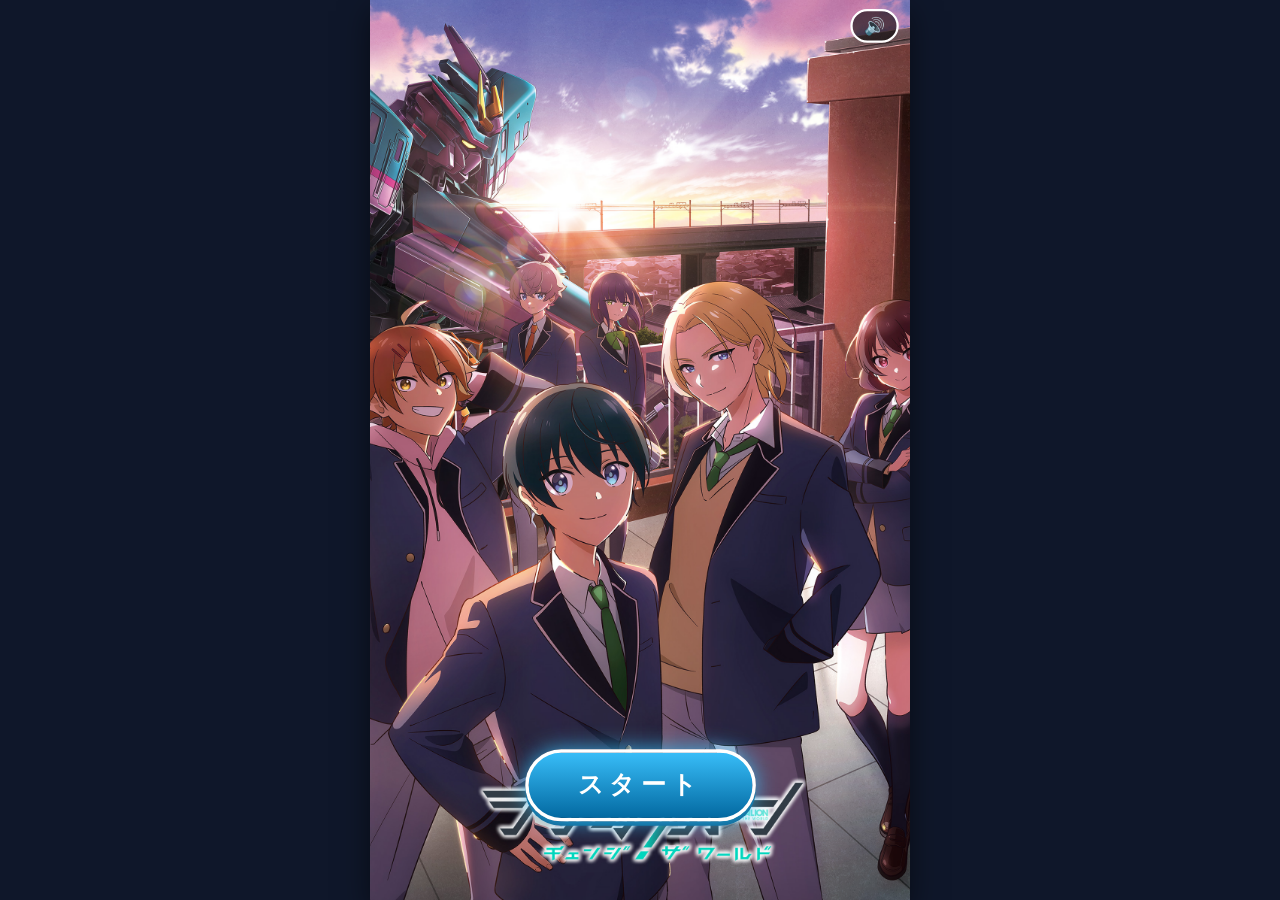
==== commit 5c4f7bb7: "Update index.html" ====
--- a/index.html
+++ b/index.html
@@ -4,1199 +4,153 @@
     <meta charset="UTF-8">
     <meta name="viewport" content="width=device-width, initial-scale=1.0, maximum-scale=1.0, user-scalable=no">
     <title>シンカリオン とけいマスター！</title>
-    <link rel="preconnect" href="https://fonts.googleapis.com">
-    <link rel="preconnect" href="https://fonts.gstatic.com" crossorigin>
-    <link href="https://fonts.googleapis.com/css2?family=Orbitron:wght@700;900&family=Fredoka:wght@600;700&display=swap" rel="stylesheet">
-    <link rel="stylesheet" href="style.css?v=8">
+    <!-- 外部のCSSファイルを正しく読み込みます -->
+    <link rel="stylesheet" href="style.css">
 </head>
 <body>
+    <div id="game-container">
+        <!-- 音声トグルボタン -->
+        <button id="sound-toggle">🔊</button>
 
-<div id="game-container">
-    <button id="sound-toggle" onclick="toggleSound()">🔊</button>
+        <!-- ① TOP画面 -->
+        <div id="screen-top" class="screen">
+            <button id="start-btn">スタート</button>
+        </div>
 
-    <!-- ① TOP画面 -->
-    <div id="screen-top" class="screen">
-        <button id="start-btn" onclick="startGame()">START</button>
-    </div>
+        <!-- ② マップ画面 -->
+        <div id="screen-map" class="screen" style="display: none;">
+            <div id="stage-nav">
+                <button class="nav-arrow" id="prev-stage">&lt;</button>
+                <span id="stage-title">ステージ 1</span>
+                <button class="nav-arrow" id="next-stage">&gt;</button>
+            </div>
+            <button id="menu-btn">メニュー</button>
+            <div id="map-nodes"></div>
+            <div id="map-toast"></div>
+            <div id="stage-intro">
+                <div id="stage-intro-text"></div>
+            </div>
+        </div>
 
-    <!-- ② マップ画面 -->
-    <div id="screen-map" class="screen" style="display:none;">
-        <div id="stage-nav">
-            <button class="nav-arrow" id="prev-arrow" onclick="prevStage()">◀</button>
-            <div id="stage-nav-label">ステージ 1</div>
-            <button class="nav-arrow" id="next-arrow" onclick="nextStage()">▶</button>
+        <!-- 司令室画面 (キャラクター選択) -->
+        <div id="shireishitsu-overlay">
+            <div id="shireishitsu-box">
+                <div id="commander-intro">
+                    <div id="commander-face"></div>
+                    <div class="speech-bubble">出撃するシンカリオンと運転士を選んでくれ！</div>
+                </div>
+                <div id="character-grid"></div>
+                <div id="character-preview-area">
+                    <div id="character-preview-img"></div>
+                    <div id="character-preview-info">
+                        <div id="character-preview-name">キャラ名</div>
+                        <div class="profile-row"><span class="p-label">機体</span><span class="p-colon">:</span><span id="p-val-mecha">--</span></div>
+                        <div class="profile-row"><span class="p-label">しんぶん</span><span class="p-colon">:</span><span id="p-val-cv">--</span></div>
+                    </div>
+                    <div id="character-preview-pilot"></div>
+                </div>
+                <button id="sortie-btn">しゅつげきする</button>
+                <button class="back-btn" id="shireishitsu-back">もどる</button>
+            </div>
         </div>
-        <button id="menu-btn" onclick="openMenu()">☰ メニュー</button>
-        <div id="map-nodes"></div>
-        <div id="map-toast"></div>
-        <div id="stage-intro"><div id="stage-intro-text">ステージ 1</div></div>
-    </div>
 
-    <!-- ノード確認ポップアップ -->
-    <div id="node-popup">
-        <div class="popup-box">
-            <h2 id="node-popup-title">バトルポイント 1</h2>
-            <button class="btn-primary" onclick="confirmBattleStart()">⚔ バトルスタート</button>
-            <button class="btn-secondary" onclick="closeNodePopup()">とじる</button>
+        <!-- ③ バトル画面 -->
+        <div id="screen-battle" class="screen" style="display: none;">
+            <div id="player"></div>
+            <div id="enemy"></div>
+
+            <div id="clock-area">
+                <div id="clock-face">
+                    <canvas class="hand-canvas" id="hand-canvas"></canvas>
+                </div>
+            </div>
+
+            <div id="ui-panel-left">
+                <div class="badge-row">
+                    <div class="badge" id="score-badge">たおしたてき: 0</div>
+                </div>
+                <button id="back-to-map-btn">マップへ</button>
+            </div>
+
+            <div id="ui-panel-right">
+                <div class="hp-container">
+                    <span class="hp-label" style="color:#38bdf8;">PLAYER</span>
+                    <div class="hp-bar" id="player-hp-bar"></div>
+                </div>
+                <div class="hp-container">
+                    <span class="hp-label" style="color:#ef4444;">ENEMY</span>
+                    <div class="hp-bar" id="enemy-hp-bar"></div>
+                </div>
+                <!-- クリティカルタイマーバー -->
+                <div id="critical-timer-container">
+                    <div id="critical-timer-bar"></div>
+                </div>
+            </div>
+
+            <!-- クリティカルヒット カットイン演出 -->
+            <div id="critical-cutin">
+                <div id="critical-cutin-image"></div>
+                <div class="cutin-text">クリティカルヒット！</div>
+            </div>
+
+            <!-- バトル中セリフポップアップ演出 -->
+            <div id="battle-pilot-speech">
+                <div id="battle-pilot-face"></div>
+                <div id="battle-pilot-bubble">セリフ</div>
+            </div>
+
+            <div id="bottom-panel">
+                <div class="time-panel">
+                    <div class="time-block">
+                        <div class="stepper-row">
+                            <button class="step-btn" id="hour-up">▲</button>
+                            <div class="digital-display hour-color" id="display-hour">12</div>
+                            <button class="step-btn" id="hour-down">▼</button>
+                        </div>
+                        <div class="unit-label unit-hour">じ (時)</div>
+                    </div>
+                    <div class="colon">:</div>
+                    <div class="time-block">
+                        <div class="stepper-row">
+                            <button class="step-btn" id="min-up10">▲</button>
+                            <div class="digital-display minute-color" id="display-min">00</div>
+                            <button class="step-btn" id="min-down10">▼</button>
+                        </div>
+                        <div class="unit-label unit-minute">ふん (分)</div>
+                    </div>
+                </div>
+                <button id="decide-btn">こうげきする</button>
+            </div>
+
+            <div id="message-overlay"></div>
         </div>
-    </div>
 
-    <!-- メニュー -->
-    <div id="menu-overlay">
-        <div class="popup-box">
-            <h2>メニュー</h2>
-            <button class="btn-primary" onclick="openShireishitsu()">しれいしつ</button>
-            <button class="btn-secondary" onclick="closeMenu()">とじる</button>
+        <!-- メニューやステージ選択のポップアップ -->
+        <div id="menu-overlay">
+            <div class="popup-box">
+                <h2>メニュー</h2>
+                <button class="btn-secondary" id="menu-close">とじる</button>
+            </div>
         </div>
-    </div>
 
-    <!-- しれいしつ（シンカリオン選択） -->
-    <div id="shireishitsu-overlay">
-        <div id="shireishitsu-box">
-            <div id="commander-intro">
-                <div id="commander-face"></div>
-                <div class="speech-bubble">たたかうシンカリオンをえらんでくれ！</div>
+        <div id="node-popup">
+            <div class="popup-box">
+                <h2 id="node-popup-title">ステージ</h2>
+                <button class="btn-primary" id="node-popup-battle">バトル開始</button>
+                <button class="btn-secondary" id="node-popup-close">キャンセル</button>
             </div>
-            <!-- 顔部画像の格子状リスト -->
-            <div id="character-grid"></div>
-            
-            <!-- 選択されたキャラクターのプレビューエリア -->
-            <div id="character-preview-area">
-                <!-- シンカリオンのプレビュー画像 -->
-                <div id="character-preview-img"></div>
-                
-                <!-- テキスト情報エリア（ひっさつ行を削除） -->
-                <div id="character-preview-info">
-                    <div id="character-preview-name">機体名</div>
-                    <div class="profile-row"><span class="p-label">そうび</span><span class="p-colon">:</span><span id="profile-soubi"></span></div>
-                    <div class="profile-row"><span class="p-label">うんてんし</span><span class="p-colon">:</span><span id="profile-untenshi"></span></div>
-                </div>
+        </div>
 
-                <!-- プレビューエリア内の右下に重ねて配置する運転士の顔画像 -->
-                <div id="character-preview-pilot"></div>
+        <!-- ローディング画面 -->
+        <div id="loading-overlay">
+            <div class="loading-box">
+                <div class="loading-spinner"></div>
+                <div id="loading-text">よみこみ中...</div>
             </div>
         </div>
     </div>
 
-    <!-- ③ バトル画面 -->
-    <div id="screen-battle" class="screen" style="display:none;">
-        <div id="ui-panel-left">
-            <div class="badge-row">
-                <div class="badge" id="stage-text">ステージ 1-1</div>
-                <div class="badge" id="score-text">たおしたてき: 0</div>
-                <button id="back-to-map-btn" onclick="backToMap()">🏠マップへ</button>
-            </div>
-            <div class="hp-container">
-                <span class="hp-label">HP</span>
-                <div class="hp-bar" id="player-hp"></div>
-            </div>
-        </div>
-
-        <div id="ui-panel-right">
-            <div class="hp-container">
-                <div class="hp-bar" id="enemy-hp"></div>
-                <span class="hp-label">HP</span>
-            </div>
-        </div>
-
-        <div id="message-overlay">ステージクリア！</div>
-
-        <!-- バトル中の運転士吹き出し演出 -->
-        <div id="battle-pilot-speech">
-            <div id="battle-pilot-face"></div>
-            <div id="battle-pilot-bubble" class="battle-speech-bubble"></div>
-        </div>
-
-        <div id="clock-area">
-            <div id="clock-face">
-                <canvas id="handCanvas" width="330" height="330" class="hand-canvas"></canvas>
-            </div>
-        </div>
-
-        <div id="player"></div>
-        <div id="enemy"></div>
-
-        <!-- クリティカルヒット時のカットイン演出 -->
-        <div id="critical-cutin">
-            <div id="critical-cutin-image"></div>
-            <div class="cutin-text">クリティカルヒット！</div>
-        </div>
-
-        <div id="bottom-panel">
-            <!-- 10秒クリティカルタイマーバー -->
-            <div id="critical-timer-container">
-                <div id="critical-timer-bar"></div>
-            </div>
-
-            <div class="time-panel">
-                <div class="time-block">
-                    <div class="stepper-row">
-                        <button class="step-btn" onclick="changeHour(-1)">▼</button>
-                        <div class="digital-display hour-color" id="hour-display">03</div>
-                        <button class="step-btn" onclick="changeHour(1)">▲</button>
-                    </div>
-                    <div class="unit-label unit-hour">じ</div>
-                </div>
-
-                <div class="colon">:</div>
-
-                <div class="time-block">
-                    <div class="stepper-row">
-                        <button class="step-btn" onclick="changeMinute()">▼</button>
-                        <div class="digital-display minute-color" id="minute-display">00</div>
-                        <button class="step-btn" onclick="changeMinute()">▲</button>
-                    </div>
-                    <div class="unit-label unit-minute">ふん</div>
-                </div>
-            </div>
-
-            <button id="decide-btn" onclick="checkAnswer()">⚡ こうげきする ⚡</button>
-        </div>
-    </div>
-
-    <!-- ローディング画面 -->
-    <div id="loading-overlay">
-        <div class="loading-box">
-            <div class="loading-spinner"></div>
-            <div id="loading-text">よみこみ中...</div>
-        </div>
-    </div>
-</div>
-
-<script src="game.js?v=8"></script>
-
+    <!-- 外部のJavaScriptファイルを読み込みます -->
+    <script src="game.js"></script>
 </body>
 </html>
-```[cite: 9]
-
----
-
-### `style.css`
-
-```css
-* {
-    box-sizing: border-box;
-    user-select: none;
-    -webkit-user-select: none;
-    touch-action: manipulation;
-}
-html, body {
-    margin: 0;
-    padding: 0;
-    height: 100%;
-    touch-action: manipulation;
-}
-body {
-    background: #0f172a;
-    font-family: 'Helvetica Neue', Arial, sans-serif;
-    display: flex;
-    justify-content: center;
-    align-items: center;
-    width: 100vw;
-    height: 100vh;
-    overflow: hidden;
-    color: #fff;
-}
-
-#game-container {
-    width: 480px;
-    height: 800px;
-    flex-shrink: 0;
-    position: relative;
-    overflow: hidden;
-    box-shadow: 0 10px 25px rgba(0,0,0,0.5);
-    transform-origin: center center;
-    background: #000;
-}
-
-.screen {
-    position: absolute;
-    top: 0; left: 0;
-    width: 100%; height: 100%;
-}
-
-#sound-toggle {
-    position: absolute;
-    top: 8px;
-    right: 10px;
-    z-index: 100;
-    background: rgba(0,0,0,0.6);
-    border: 2px solid #fff;
-    color: #fff;
-    border-radius: 20px;
-    padding: 4px 10px;
-    font-size: 15px;
-    font-weight: bold;
-    cursor: pointer;
-}
-
-/* ①TOP画面 */
-#screen-top {
-    background-image: url('Images/CW/kv02.jpg');
-    background-size: cover;
-    background-position: center;
-    display: flex;
-    align-items: flex-end;
-    justify-content: center;
-    padding-bottom: 70px;
-}
-#start-btn {
-    font-family: 'Orbitron', sans-serif;
-    font-size: 22px;
-    font-weight: 900;
-    letter-spacing: 5px;
-    color: #fff;
-    background: linear-gradient(180deg, #38bdf8, #0369a1);
-    border: 3px solid #fff;
-    padding: 14px 44px;
-    border-radius: 40px;
-    cursor: pointer;
-    box-shadow: 0 0 20px rgba(56,189,248,0.85), 0 4px 0 #075985;
-    animation: pulseGlow 1.6s ease-in-out infinite;
-}
-
-/* ②マップ画面 */
-#screen-map {
-    background-size: cover;
-    background-position: center;
-    background-color: #1e293b;
-}
-#stage-nav {
-    position: absolute;
-    top: 8px;
-    left: 50%;
-    transform: translateX(-50%);
-    display: flex;
-    align-items: center;
-    gap: 12px;
-    z-index: 25;
-    background: rgba(0,0,0,0.55);
-    padding: 5px 14px;
-    border-radius: 20px;
-    font-weight: bold;
-    font-size: 14px;
-    text-shadow: 1px 1px 2px #000;
-}
-.nav-arrow {
-    background: #38bdf8;
-    border: none;
-    color: #012;
-    width: 28px;
-    height: 28px;
-    border-radius: 50%;
-    font-weight: 900;
-    cursor: pointer;
-}
-.nav-arrow.disabled {
-    opacity: 0.3;
-    pointer-events: none;
-}
-#menu-btn {
-    position: absolute;
-    top: 48px;
-    right: 10px;
-    z-index: 25;
-    background: rgba(0,0,0,0.6);
-    border: 2px solid #fff;
-    color: #fff;
-    border-radius: 20px;
-    padding: 8px 16px;
-    font-weight: bold;
-    font-size: 15px;
-    cursor: pointer;
-}
-#map-nodes {
-    position: absolute;
-    inset: 0;
-}
-.node-marker {
-    position: absolute;
-    width: 48px;
-    height: 48px;
-    border-radius: 50%;
-    transform: translate(-50%, -50%);
-    display: flex;
-    align-items: center;
-    justify-content: center;
-    font-size: 18px;
-    font-weight: 900;
-    cursor: pointer;
-    border: 3px solid #fff;
-    background: radial-gradient(circle, #fef08a, #f59e0b);
-    box-shadow: 0 0 14px #fde047;
-    color: #5b3a00;
-    animation: nodePulse 1.4s ease-in-out infinite;
-    z-index: 20;
-}
-.node-marker.cleared {
-    background: radial-gradient(circle, #86efac, #16a34a);
-    box-shadow: 0 0 12px #4ade80;
-    color: #063d1e;
-    animation: none;
-}
-.node-marker.boss {
-    width: 64px;
-    height: 64px;
-    font-size: 22px;
-    background: radial-gradient(circle, #fca5a5, #7f1d1d);
-    box-shadow: 0 0 20px #ef4444;
-    color: #fff;
-}
-.node-marker.locked {
-    background: rgba(120,120,120,0.55);
-    box-shadow: none;
-    animation: none;
-    color: #eee;
-    cursor: not-allowed;
-    opacity: 0.6;
-}
-@keyframes nodePulse {
-    0%, 100% { box-shadow: 0 0 10px #fde047; }
-    50% { box-shadow: 0 0 22px #fde047; }
-}
-#map-toast {
-    position: absolute;
-    bottom: 18px;
-    left: 50%;
-    transform: translateX(-50%);
-    background: rgba(0,0,0,0.75);
-    color: #fde047;
-    padding: 10px 16px;
-    border-radius: 20px;
-    font-weight: bold;
-    display: none;
-    z-index: 40;
-    text-align: center;
-    max-width: 85%;
-    font-size: 14px;
-}
-#stage-intro {
-    position: absolute;
-    inset: 0;
-    background: rgba(0,0,0,0.85);
-    display: flex;
-    align-items: center;
-    justify-content: center;
-    z-index: 50;
-    opacity: 0;
-    pointer-events: none;
-}
-#stage-intro.show {
-    animation: stageIntroAnim 1s ease forwards;
-}
-#stage-intro-text {
-    font-family: 'Orbitron', sans-serif;
-    font-size: 34px;
-    font-weight: 900;
-    color: #fde047;
-    text-shadow: 0 0 20px #fde047, 0 0 40px #f59e0b;
-    letter-spacing: 2px;
-}
-#stage-intro.show #stage-intro-text {
-    animation: textPop 1s ease forwards;
-}
-@keyframes stageIntroAnim {
-    0% { opacity: 0; }
-    15% { opacity: 1; }
-    80% { opacity: 1; }
-    100% { opacity: 0; }
-}
-@keyframes textPop {
-    0% { transform: scale(0.3); opacity: 0; }
-    20% { transform: scale(1.15); opacity: 1; }
-    30% { transform: scale(1); }
-    100% { transform: scale(1); opacity: 1; }
-}
-
-/* ポップアップ共通 */
-#node-popup, #menu-overlay {
-    position: absolute;
-    inset: 0;
-    background: rgba(0,0,0,0.55);
-    display: none;
-    align-items: center;
-    justify-content: center;
-    z-index: 60;
-}
-
-/* ===== しれいしつ：画面いっぱいの専用レイアウト ===== */
-#shireishitsu-overlay {
-    position: absolute;
-    inset: 0;
-    background: rgba(0,0,0,0.6);
-    display: none;
-    z-index: 60;
-    padding: 12px;
-    box-sizing: border-box;
-}
-#shireishitsu-box {
-    width: 100%;
-    height: 100%;
-    background: linear-gradient(180deg, rgba(20,30,55,0.98), rgba(2,6,23,0.98));
-    border: 2px solid #38bdf8;
-    border-radius: 18px;
-    box-shadow: 0 0 25px rgba(56,189,248,0.5);
-    display: flex;
-    flex-direction: column;
-    padding: 12px;
-    box-sizing: border-box;
-    overflow: hidden;
-}
-
-/* 司令官の顔サイズ */
-#commander-intro {
-    display: flex;
-    align-items: center;
-    gap: 8px;
-    flex-shrink: 0;
-    margin-bottom: 8px;
-}
-#commander-face {
-    width: 48px;
-    height: 48px;
-    border-radius: 50%;
-    background-image: url('Images/CW/kadomichi_up.png');
-    background-size: cover;
-    background-position: center top;
-    border: 2px solid #fff;
-    flex-shrink: 0;
-    box-shadow: 0 0 10px rgba(56,189,248,0.6);
-}
-.speech-bubble {
-    position: relative;
-    background: #fff;
-    color: #111;
-    border-radius: 14px;
-    padding: 8px 12px;
-    font-size: 12px;
-    font-weight: bold;
-    line-height: 1.4;
-    text-align: left;
-    white-space: nowrap;
-}
-.speech-bubble::before {
-    content: '';
-    position: absolute;
-    left: -9px;
-    top: 14px;
-    border-width: 8px 10px 8px 0;
-    border-style: solid;
-    border-color: transparent #fff transparent transparent;
-}
-
-/* 4列グリッド：最大2行まで表示してスクロール */
-#character-grid {
-    flex: 0 0 auto;
-    max-height: 240px;
-    display: grid;
-    grid-template-columns: repeat(4, 1fr);
-    grid-auto-rows: minmax(88px, 100px);
-    gap: 6px;
-    overflow-y: auto;
-    -webkit-overflow-scrolling: touch;
-    padding: 2px;
-    min-height: 0;
-}
-.character-face-card {
-    display: flex;
-    flex-direction: column;
-    align-items: center;
-    justify-content: flex-start;
-    padding: 2px;
-    border-radius: 4px;
-    border: none;
-    background: transparent;
-    cursor: pointer;
-    box-sizing: border-box;
-    height: 100%;
-}
-.character-face-card.selected {
-    border: 2px solid #fde047;
-    box-shadow: 0 0 10px #fde047;
-    background: rgba(253,224,71,0.15);
-}
-.character-face-thumb {
-    width: 78%;
-    aspect-ratio: 1 / 1;
-    border-radius: 0;
-    background-size: cover;
-    background-position: center;
-    border: 2px solid #fff;
-    background-color: #000;
-}
-.character-face-name {
-    margin-top: 2px;
-    font-size: 8px;
-    font-weight: bold;
-    text-align: center;
-    line-height: 1;
-    flex-shrink: 0;
-}
-
-/* 下部プレビューエリア（相対配置にして子要素の絶対配置を基準化） */
-#character-preview-area {
-    position: relative;
-    flex: 1;
-    display: flex;
-    flex-direction: column;
-    align-items: center;
-    justify-content: flex-start;
-    background: rgba(0,0,0,0.6);
-    border: 2px solid #38bdf8;
-    border-radius: 16px;
-    padding: 8px 12px;
-    margin-top: 8px;
-    box-shadow: 0 0 20px rgba(56,189,248,0.4);
-    min-height: 0;
-    overflow: hidden;
-}
-#character-preview-img {
-    width: 100%;
-    flex: 3;
-    background-size: contain;
-    background-repeat: no-repeat;
-    background-position: center center;
-    min-height: 0;
-    margin-bottom: 4px;
-    position: relative;
-}
-
-/* ▼ テキスト情報の配置エリア（横幅いっぱいにテキストを表示） */
-#character-preview-info {
-    width: 100%;
-    flex: 1.2;
-    display: flex;
-    flex-direction: column;
-    align-items: flex-start;
-    justify-content: center;
-    min-height: 0;
-    overflow: hidden;
-    padding-right: 75px; /* 右下の顔画像と被らないように余白を確保 */
-}
-
-/* ▼ プレビューエリア内の右下に配置する運転士の顔画像 */
-#character-preview-pilot {
-    position: absolute;
-    right: 12px;
-    bottom: 12px;
-    width: 68px;
-    height: 68px;
-    border-radius: 8px;
-    background-size: cover;
-    background-position: center;
-    border: 2px solid #fff;
-    box-shadow: 0 0 10px rgba(0,0,0,0.7);
-    flex-shrink: 0;
-    display: none;
-    background-color: #000;
-    z-index: 10;
-}
-
-.preview-label {
-    display: none;
-}
-#character-preview-name {
-    font-size: 16px;
-    font-weight: 900;
-    color: #fff;
-    white-space: nowrap;
-    overflow: hidden;
-    text-overflow: ellipsis;
-    width: 100%;
-    line-height: 1.2;
-}
-
-.profile-row {
-    font-size: 11px;
-    color: #cbd5e1;
-    display: flex;
-    align-items: center;
-    white-space: nowrap;
-    overflow: hidden;
-    text-overflow: ellipsis;
-    width: 100%;
-    line-height: 1.3;
-}
-.p-label {
-    font-weight: bold;
-    color: #38bdf8;
-    width: 75px;
-    flex-shrink: 0;
-}
-.p-colon {
-    margin-right: 4px;
-    flex-shrink: 0;
-}
-
-/* 「しゅつげき」ボタン */
-#sortie-btn, .back-btn {
-    width: 100%;
-    background: linear-gradient(135deg, #0284c7, #0369a1);
-    border: 2px solid #38bdf8;
-    color: #fff;
-    font-size: 16px;
-    font-weight: 900;
-    padding: 12px;
-    border-radius: 12px;
-    cursor: pointer;
-    text-align: center;
-    margin-top: 8px;
-    flex-shrink: 0;
-    box-shadow: 0 4px 12px rgba(2, 132, 199, 0.4);
-    letter-spacing: 2px;
-}
-#sortie-btn:hover, .back-btn:hover {
-    background: linear-gradient(135deg, #0369a1, #075985);
-    border-color: #7dd3fc;
-}
-
-#shireishitsu-box .btn-secondary {
-    margin-top: 10px;
-}
-.popup-box {
-    background: linear-gradient(180deg, rgba(20,30,55,0.98), rgba(2,6,23,0.98));
-    border: 2px solid #38bdf8;
-    border-radius: 18px;
-    padding: 20px 22px;
-    text-align: center;
-    box-shadow: 0 0 25px rgba(56,189,248,0.5);
-    max-width: 86%;
-}
-.popup-box h2 {
-    margin: 0 0 12px;
-    font-size: 17px;
-    letter-spacing: 1px;
-}
-.btn-primary, .btn-secondary {
-    display: block;
-    width: 100%;
-    margin-top: 10px;
-    padding: 12px;
-    border-radius: 10px;
-    border: none;
-    font-weight: 900;
-    font-size: 15px;
-    cursor: pointer;
-    flex-shrink: 0;
-    box-sizing: border-box;
-}
-.btn-primary {
-    background: linear-gradient(180deg, #f472b6, #db2777);
-    color: #fff;
-}
-.btn-secondary {
-    background: rgba(255,255,255,0.15);
-    color: #fff;
-    border: 1px solid rgba(255,255,255,0.3) !important;
-}
-
-/* ③ バトル画面 */
-#screen-battle {
-    background-size: cover;
-    background-position: center;
-    background-repeat: no-repeat;
-    background-color: #0f172a;
-}
-#player {
-    position: absolute;
-    top: 325px;
-    left: 15px;
-    width: 210px;
-    height: 240px;
-    background-image: url('Images/CW/e5hayabusa.png');
-    background-size: contain;
-    background-repeat: no-repeat;
-    background-position: center bottom;
-    z-index: 5;
-    transition: transform 0.15s ease-out;
-}
-#enemy {
-    position: absolute;
-    top: 325px;
-    right: 15px;
-    width: 210px;
-    height: 240px;
-    background-image: url('Images/CW/hades.png');
-    background-size: contain;
-    background-repeat: no-repeat;
-    background-position: center bottom;
-    z-index: 5;
-    transition: transform 0.15s ease-out;
-}
-.hit-flash {
-    filter: brightness(2.2) drop-shadow(0 0 14px #fff);
-}
-@keyframes shakeIt {
-    10%, 90% { transform: translateX(-2px); }
-    20%, 80% { transform: translateX(5px); }
-    30%, 50%, 70% { transform: translateX(-9px); }
-    40%, 60% { transform: translateX(9px); }
-}
-.shake {
-    animation: shakeIt 0.5s;
-}
-
-#clock-area {
-    position: absolute;
-    top: 55px;
-    left: 50%;
-    transform: translateX(-50%);
-    width: 260px;
-    height: 260px;
-    z-index: 10;
-}
-#clock-face {
-    width: 100%;
-    height: 100%;
-    background-image: url('Images/tokei_form.jpg');
-    background-size: cover;
-    background-position: center;
-    border-radius: 50%;
-    position: relative;
-    box-shadow: 0 4px 12px rgba(0,0,0,0.3);
-}
-.hand-canvas {
-    position: absolute;
-    top: 0; left: 0;
-    width: 100%; height: 100%;
-    pointer-events: none;
-}
-
-#ui-panel-left {
-    position: absolute;
-    top: 8px;
-    left: 10px;
-    z-index: 20;
-    display: flex;
-    flex-direction: column;
-    gap: 6px;
-}
-.badge-row {
-    display: flex;
-    gap: 6px;
-    font-size: 12px;
-    font-weight: bold;
-    text-shadow: 1px 1px 2px #000;
-}
-.badge {
-    background: rgba(0,0,0,0.6);
-    padding: 4px 9px;
-    border-radius: 20px;
-    border: 2px solid #fff;
-    white-space: nowrap;
-}
-#back-to-map-btn {
-    background: rgba(0,0,0,0.6);
-    border: 2px solid #fff;
-    color: #fff;
-    border-radius: 20px;
-    padding: 4px 9px;
-    font-size: 12px;
-    font-weight: bold;
-    cursor: pointer;
-    white-space: nowrap;
-}
-
-#ui-panel-right {
-    position: absolute;
-    top: 44px;
-    right: 10px;
-    z-index: 20;
-    display: flex;
-    flex-direction: column;
-    align-items: flex-end;
-    gap: 6px;
-}
-
-.hp-container {
-    display: flex;
-    align-items: center;
-    gap: 5px;
-}
-.hp-label {
-    font-size: 11px;
-    font-weight: 900;
-    letter-spacing: 1px;
-    text-shadow: 1px 1px 2px #000;
-}
-.hp-bar {
-    display: flex;
-    gap: 3px;
-}
-.hp-seg {
-    width: 15px;
-    height: 17px;
-    border-radius: 4px;
-    background: rgba(255,255,255,0.1);
-    border: 1px solid rgba(255,255,255,0.3);
-    transition: all 0.35s ease;
-}
-.hp-seg.filled.player {
-    background: linear-gradient(180deg, #a5f3fc, #0284c7);
-    border-color: #a5f3fc;
-    box-shadow: 0 0 8px #38bdf8, inset 0 0 4px rgba(255,255,255,0.7);
-}
-.hp-seg.filled.enemy {
-    background: linear-gradient(180deg, #fecaca, #b91c1c);
-    border-color: #fecaca;
-    box-shadow: 0 0 8px #ef4444, inset 0 0 4px rgba(255,255,255,0.7);
-}
-.hp-seg.empty {
-    opacity: 0.3;
-    transform: scale(0.85);
-}
-
-/* クリティカルタイマーバー用スタイル */
-#critical-timer-container {
-    width: 100%;
-    height: 6px;
-    background: rgba(255, 255, 255, 0.2);
-    border-radius: 3px;
-    overflow: hidden;
-    margin-bottom: 4px;
-    box-shadow: inset 0 1px 3px rgba(0,0,0,0.6);
-}
-#critical-timer-bar {
-    width: 100%;
-    height: 100%;
-    background: linear-gradient(90deg, #fde047, #f97316, #ef4444);
-    box-shadow: 0 0 10px #fde047, 0 0 5px #fff;
-    transform-origin: left center;
-    transition: transform 0.1s linear;
-}
-
-/* クリティカルヒット カットイン演出 */
-#critical-cutin {
-    position: absolute;
-    top: 0; left: 0;
-    width: 100%; height: 100%;
-    background: rgba(0, 0, 0, 0.75);
-    display: none;
-    flex-direction: column;
-    align-items: center;
-    justify-content: center;
-    z-index: 150;
-    pointer-events: none;
-    overflow: hidden;
-}
-#critical-cutin.show {
-    display: flex;
-}
-
-#critical-cutin-image {
-    width: 100%;
-    height: 300px;
-    background-size: contain;
-    background-repeat: no-repeat;
-    background-position: center bottom;
-    margin-bottom: 10px;
-    transform: scale(0.2);
-    opacity: 0;
-}
-#critical-cutin.show #critical-cutin-image {
-    animation: cutinImageAnim 0.6s cubic-bezier(0.18, 0.89, 0.32, 1.28) forwards;
-}
-
-@keyframes cutinImageAnim {
-    0% { transform: scale(0.2) translateY(30px); opacity: 0; }
-    60% { transform: scale(1.05) translateY(-10px); opacity: 1; }
-    100% { transform: scale(1) translateY(0); opacity: 1; }
-}
-
-.cutin-text {
-    font-family: 'Orbitron', 'Helvetica Neue', sans-serif;
-    font-size: 28px;
-    font-weight: 900;
-    color: #fde047;
-    background: linear-gradient(180deg, rgba(220, 38, 38, 0.95), rgba(127, 29, 29, 0.95));
-    border: 3px solid #fff;
-    padding: 14px 0;
-    width: 100%;
-    text-align: center;
-    letter-spacing: 2px;
-    text-shadow: 2px 2px 0 #000, 0 0 20px #fde047;
-    box-shadow: 0 0 30px rgba(239, 68, 68, 0.9);
-    transform: scale(0.3);
-    opacity: 0;
-}
-#critical-cutin.show .cutin-text {
-    animation: cutinTextAnim 0.6s cubic-bezier(0.18, 0.89, 0.32, 1.28) 0.1s forwards;
-}
-@keyframes cutinTextAnim {
-    0% { transform: scale(0.3); opacity: 0; }
-    60% { transform: scale(1.1); opacity: 1; }
-    100% { transform: scale(1); opacity: 1; }
-}
-
-#bottom-panel {
-    position: absolute;
-    bottom: 15px;
-    left: 50%;
-    transform: translateX(-50%);
-    width: 94%;
-    max-width: 450px;
-    background: linear-gradient(180deg, rgba(20,30,55,0.96), rgba(2,6,23,0.97));
-    border: 2px solid #38bdf8;
-    border-radius: 18px;
-    padding: 12px 14px;
-    display: flex;
-    flex-direction: column;
-    align-items: center;
-    justify-content: center;
-    z-index: 20;
-    gap: 10px;
-    box-shadow: 0 0 22px rgba(56,189,248,0.45), 0 4px 15px rgba(0,0,0,0.5);
-}
-.time-panel {
-    display: flex;
-    align-items: flex-end;
-    justify-content: center;
-    gap: 8px;
-    background: rgba(255,255,255,0.05);
-    padding: 10px 12px;
-    border-radius: 16px;
-    border: 1px solid rgba(255,255,255,0.15);
-    width: 100%;
-}
-.time-block {
-    display: flex;
-    flex-direction: column;
-    align-items: center;
-}
-.stepper-row {
-    display: flex;
-    align-items: center;
-    gap: 6px;
-}
-.step-btn {
-    background: linear-gradient(180deg, #fcd34d, #d97706);
-    border: none;
-    color: #3f2d00;
-    width: 54px;
-    height: 54px;
-    font-size: 22px;
-    font-weight: 900;
-    border-radius: 14px;
-    cursor: pointer;
-    box-shadow: 0 4px 0 #92400e, inset 0 1px 1px rgba(255,255,255,0.6);
-    flex-shrink: 0;
-}
-.step-btn:active {
-    transform: translateY(4px);
-    box-shadow: inset 0 1px 3px rgba(0,0,0,0.5);
-}
-.digital-display {
-    font-family: 'Fredoka', 'Helvetica Neue', sans-serif;
-    background: #020617;
-    border-radius: 10px;
-    padding: 5px 8px;
-    font-size: 32px;
-    font-weight: 900;
-    letter-spacing: 1px;
-    min-width: 68px;
-    text-align: center;
-    box-shadow: inset 0 0 8px rgba(0,0,0,0.8);
-}
-.hour-color {
-    color: #60d5ff;
-    text-shadow: 0 0 10px #38bdf8, 0 0 2px #fff;
-    border: 2px solid rgba(56,189,248,0.6);
-}
-.minute-color {
-    color: #ff8a8a;
-    text-shadow: 0 0 10px #ef4444, 0 0 2px #fff;
-    border: 2px solid rgba(239,68,68,0.6);
-}
-.unit-label {
-    font-size: 13px;
-    font-weight: bold;
-    margin-top: 4px;
-    letter-spacing: 1px;
-}
-.unit-hour { color: #60d5ff; }
-.unit-minute { color: #ff8a8a; }
-.colon {
-    font-family: 'Fredoka', sans-serif;
-    font-size: 26px;
-    font-weight: 900;
-    color: #fff;
-    padding-bottom: 8px;
-    animation: blink 1s steps(1) infinite;
-}
-@keyframes blink {
-    50% { opacity: 0.15; }
-}
-#decide-btn {
-    background: linear-gradient(180deg, #f472b6, #db2777);
-    color: white;
-    border: none;
-    padding: 15px 20px;
-    font-size: 19px;
-    font-weight: 900;
-    border-radius: 16px;
-    cursor: pointer;
-    letter-spacing: 3px;
-    font-family: 'Orbitron', 'Helvetica Neue', sans-serif;
-    white-space: nowrap;
-    width: 100%;
-    box-shadow: 0 4px 0 #9d174d, 0 0 14px rgba(244,114,182,0.7);
-    animation: pulseGlow 1.6s ease-in-out infinite;
-}
-#decide-btn:active {
-    transform: translateY(3px);
-    box-shadow: 0 1px 0 #9d174d;
-}
-@keyframes pulseGlow {
-    0%, 100% { box-shadow: 0 4px 0 #9d174d, 0 0 10px rgba(244,114,182,0.55); }
-    50% { box-shadow: 0 4px 0 #9d174d, 0 0 24px rgba(244,114,182,1); }
-}
-
-#message-overlay {
-    position: absolute;
-    top: 38%;
-    left: 50%;
-    transform: translate(-50%, -50%) scale(0.6);
-    background: linear-gradient(180deg, rgba(15,23,42,0.95), rgba(2,6,23,0.95));
-    border: 3px solid #fde047;
-    border-radius: 20px;
-    padding: 16px 26px;
-    font-size: 22px;
-    font-weight: 900;
-    color: #fde047;
-    text-shadow: 2px 2px 0 #000;
-    box-shadow: 0 0 28px rgba(253,224,71,0.6), 0 6px 18px rgba(0,0,0,0.6);
-    display: none;
-    opacity: 0;
-    z-index: 100;
-    text-align: center;
-    pointer-events: none;
-    white-space: pre-line;
-    word-break: keep-all;
-    max-width: 82%;
-}
-#message-overlay.show {
-    display: block;
-    animation: popMessage 0.3s ease forwards;
-}
-@keyframes popMessage {
-    0% { transform: translate(-50%, -50%) scale(0.5); opacity: 0; }
-    60% { transform: translate(-50%, -50%) scale(1.12); opacity: 1; }
-    100% { transform: translate(-50%, -50%) scale(1); opacity: 1; }
-}
-
-/* ==========================================================
-   バトル中：画面中央の吹き出しポップアップ演出
-   ========================================================== */
-#battle-speech-overlay {
-    position: absolute;
-    top: 45%;
-    left: 50%;
-    transform: translate(-50%, -50%) scale(0.8);
-    width: 86%;
-    max-width: 380px;
-    background: rgba(15, 23, 42, 0.95);
-    border: 3px solid #38bdf8;
-    border-radius: 20px;
-    padding: 16px;
-    display: none; /* JSで "show" クラスを付与して表示 */
-    align-items: center;
-    gap: 14px;
-    z-index: 150;
-    box-shadow: 0 0 30px rgba(56, 189, 248, 0.6), 0 8px 20px rgba(0,0,0,0.7);
-    pointer-events: none;
-    opacity: 0;
-    transition: transform 0.2s ease, opacity 0.2s ease;
-}
-
-#battle-speech-overlay.show {
-    display: flex;
-    transform: translate(-50%, -50%) scale(1);
-    opacity: 1;
-    animation: popSpeechCenter 0.2s cubic-bezier(0.18, 0.89, 0.32, 1.28) forwards;
-}
-
-@keyframes popSpeechCenter {
-    0% { transform: translate(-50%, -50%) scale(0.6); opacity: 0; }
-    70% { transform: translate(-50%, -50%) scale(1.05); opacity: 1; }
-    100% { transform: translate(-50%, -50%) scale(1); opacity: 1; }
-}
-
-#battle-speech-pilot {
-    width: 64px;
-    height: 64px;
-    background: #000;
-    border: 2px solid #fff;
-    border-radius: 50%;
-    flex-shrink: 0;
-    background-size: cover;
-    background-position: center;
-    box-shadow: 0 0 12px rgba(56,189,248,0.8);
-}
-
-#battle-speech-bubble {
-    background: #fff;
-    color: #111;
-    padding: 10px 14px;
-    border-radius: 14px;
-    font-size: 15px;
-    font-weight: 900;
-    line-height: 1.3;
-    flex: 1;
-    box-shadow: 0 4px 10px rgba(0,0,0,0.4);
-    position: relative;
-    text-align: center;
-    white-space: nowrap; /* 改行を防ぎ、1行で収める */
-    overflow: hidden;
-    text-overflow: ellipsis;
-}
-
-/* 吹き出しのしっぽ（左側の顔に向かって配置する場合） */
-#battle-speech-bubble::before {
-    content: '';
-    position: absolute;
-    top: 50%;
-    left: -8px;
-    transform: translateY(-50%);
-    border-width: 7px 9px 7px 0;
-    border-style: solid;
-    border-color: transparent #fff transparent transparent;
-    display: block;
-    width: 0;
-}
-
-/* ローディング画面 */
-#loading-overlay {
-    position: absolute;
-    inset: 0;
-    background: rgba(0, 0, 0, 0.85);
-    display: none;
-    align-items: center;
-    justify-content: center;
-    z-index: 200;
-    flex-direction: column;
-    gap: 16px;
-}
-.loading-box {
-    display: flex;
-    flex-direction: column;
-    align-items: center;
-    gap: 12px;
-}
-.loading-spinner {
-    width: 48px;
-    height: 48px;
-    border: 5px solid rgba(255, 255, 255, 0.2);
-    border-top-color: #38bdf8;
-    border-radius: 50%;
-    animation: spin 0.8s linear infinite;
-}
-@keyframes spin {
-    to { transform: rotate(360deg); }
-}
-#loading-text {
-    font-size: 16px;
-    font-weight: bold;
-    color: #fff;
-    letter-spacing: 1px;
-}
-```[cite: 8]
--- a/style.css
+++ b/style.css
@@ -911,7 +911,7 @@
 /* ==========================================================
    バトル中：画面中央の吹き出しポップアップ演出
    ========================================================== */
-#battle-speech-overlay {
+#battle-pilot-speech {
     position: absolute;
     top: 45%;
     left: 50%;
@@ -932,7 +932,7 @@
     transition: transform 0.2s ease, opacity 0.2s ease;
 }
 
-#battle-speech-overlay.show {
+#battle-pilot-speech.show {
     display: flex;
     transform: translate(-50%, -50%) scale(1);
     opacity: 1;
@@ -945,7 +945,7 @@
     100% { transform: translate(-50%, -50%) scale(1); opacity: 1; }
 }
 
-#battle-speech-pilot {
+#battle-pilot-face {
     width: 64px;
     height: 64px;
     background: #000;
@@ -957,7 +957,7 @@
     box-shadow: 0 0 12px rgba(56,189,248,0.8);
 }
 
-#battle-speech-bubble {
+#battle-pilot-bubble {
     background: #fff;
     color: #111;
     padding: 10px 14px;
@@ -975,7 +975,7 @@
 }
 
 /* 吹き出しのしっぽ（左側の顔に向かって配置する場合） */
-#battle-speech-bubble::before {
+#battle-pilot-bubble::before {
     content: '';
     position: absolute;
     top: 50%;
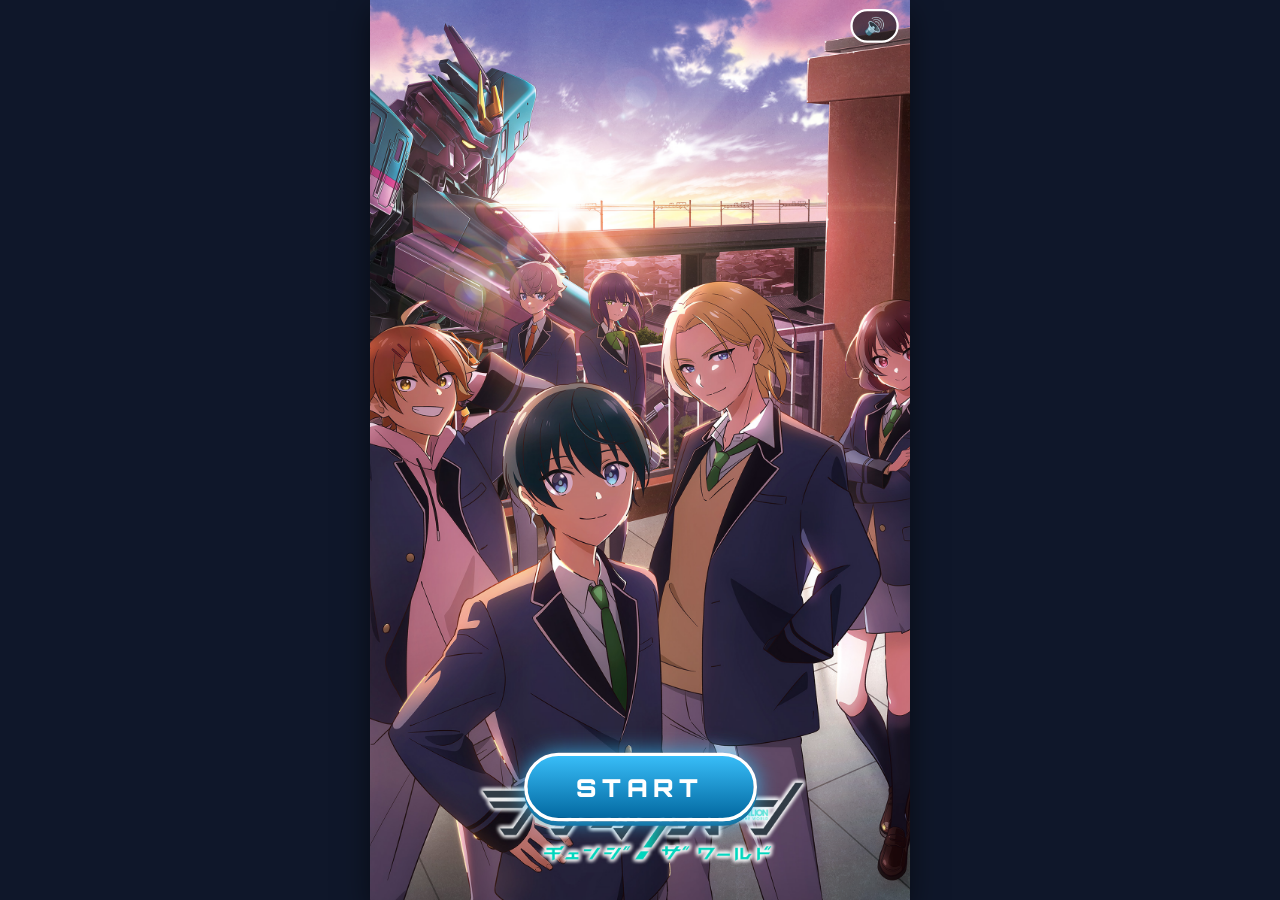
==== commit d7939440: "Add files via upload" ====
--- a/index.html
+++ b/index.html
@@ -4,153 +4,161 @@
     <meta charset="UTF-8">
     <meta name="viewport" content="width=device-width, initial-scale=1.0, maximum-scale=1.0, user-scalable=no">
     <title>シンカリオン とけいマスター！</title>
-    <!-- 外部のCSSファイルを正しく読み込みます -->
-    <link rel="stylesheet" href="style.css">
+    <link rel="preconnect" href="https://fonts.googleapis.com">
+    <link rel="preconnect" href="https://fonts.gstatic.com" crossorigin>
+    <link href="https://fonts.googleapis.com/css2?family=Orbitron:wght@700;900&family=Fredoka:wght@600;700&display=swap" rel="stylesheet">
+    <link rel="stylesheet" href="style.css?v=7">
 </head>
 <body>
-    <div id="game-container">
-        <!-- 音声トグルボタン -->
-        <button id="sound-toggle">🔊</button>
 
-        <!-- ① TOP画面 -->
-        <div id="screen-top" class="screen">
-            <button id="start-btn">スタート</button>
+<div id="game-container">
+    <button id="sound-toggle" onclick="toggleSound()">🔊</button>
+
+    <!-- ① TOP画面 -->
+    <div id="screen-top" class="screen">
+        <button id="start-btn" onclick="startGame()">START</button>
+    </div>
+
+    <!-- ② マップ画面 -->
+    <div id="screen-map" class="screen" style="display:none;">
+        <div id="stage-nav">
+            <button class="nav-arrow" id="prev-arrow" onclick="prevStage()">◀</button>
+            <div id="stage-nav-label">ステージ 1</div>
+            <button class="nav-arrow" id="next-arrow" onclick="nextStage()">▶</button>
         </div>
+        <button id="menu-btn" onclick="openMenu()">☰ メニュー</button>
+        <div id="map-nodes"></div>
+        <div id="map-toast"></div>
+        <div id="stage-intro"><div id="stage-intro-text">ステージ 1</div></div>
+    </div>
 
-        <!-- ② マップ画面 -->
-        <div id="screen-map" class="screen" style="display: none;">
-            <div id="stage-nav">
-                <button class="nav-arrow" id="prev-stage">&lt;</button>
-                <span id="stage-title">ステージ 1</span>
-                <button class="nav-arrow" id="next-stage">&gt;</button>
+    <!-- ノード確認ポップアップ -->
+    <div id="node-popup">
+        <div class="popup-box">
+            <h2 id="node-popup-title">バトルポイント 1</h2>
+            <button class="btn-primary" onclick="confirmBattleStart()">⚔ バトルスタート</button>
+            <button class="btn-secondary" onclick="closeNodePopup()">とじる</button>
+        </div>
+    </div>
+
+    <!-- メニュー -->
+    <div id="menu-overlay">
+        <div class="popup-box">
+            <h2>メニュー</h2>
+            <button class="btn-primary" onclick="openShireishitsu()">しれいしつ</button>
+            <button class="btn-secondary" onclick="closeMenu()">とじる</button>
+        </div>
+    </div>
+
+    <!-- しれいしつ（シンカリオン選択） -->
+    <div id="shireishitsu-overlay">
+        <div id="shireishitsu-box">
+            <div id="commander-intro">
+                <div id="commander-face"></div>
+                <div class="speech-bubble">たたかうシンカリオンをえらんでくれ！</div>
             </div>
-            <button id="menu-btn">メニュー</button>
-            <div id="map-nodes"></div>
-            <div id="map-toast"></div>
-            <div id="stage-intro">
-                <div id="stage-intro-text"></div>
-            </div>
-        </div>
+            <!-- 顔部画像の格子状リスト -->
+            <div id="character-grid"></div>
+            
+            <!-- 選択されたキャラクターのプレビューエリア -->
+            <div id="character-preview-area">
+                <!-- シンカリオンのプレビュー画像 -->
+                <div id="character-preview-img"></div>
+                
+                <!-- テキスト情報エリア -->
+                <div id="character-preview-info">
+                    <div id="character-preview-name">機体名</div>
+                    <div class="profile-row"><span class="p-label">そうび</span><span class="p-colon">:</span><span id="profile-soubi"></span></div>
+                    <div class="profile-row"><span class="p-label">ひっさつ</span><span class="p-colon">:</span><span id="profile-hissatsu"></span></div>
+                    <div class="profile-row"><span class="p-label">うんてんし</span><span class="p-colon">:</span><span id="profile-untenshi"></span></div>
+                </div>
 
-        <!-- 司令室画面 (キャラクター選択) -->
-        <div id="shireishitsu-overlay">
-            <div id="shireishitsu-box">
-                <div id="commander-intro">
-                    <div id="commander-face"></div>
-                    <div class="speech-bubble">出撃するシンカリオンと運転士を選んでくれ！</div>
-                </div>
-                <div id="character-grid"></div>
-                <div id="character-preview-area">
-                    <div id="character-preview-img"></div>
-                    <div id="character-preview-info">
-                        <div id="character-preview-name">キャラ名</div>
-                        <div class="profile-row"><span class="p-label">機体</span><span class="p-colon">:</span><span id="p-val-mecha">--</span></div>
-                        <div class="profile-row"><span class="p-label">しんぶん</span><span class="p-colon">:</span><span id="p-val-cv">--</span></div>
-                    </div>
-                    <div id="character-preview-pilot"></div>
-                </div>
-                <button id="sortie-btn">しゅつげきする</button>
-                <button class="back-btn" id="shireishitsu-back">もどる</button>
-            </div>
-        </div>
-
-        <!-- ③ バトル画面 -->
-        <div id="screen-battle" class="screen" style="display: none;">
-            <div id="player"></div>
-            <div id="enemy"></div>
-
-            <div id="clock-area">
-                <div id="clock-face">
-                    <canvas class="hand-canvas" id="hand-canvas"></canvas>
-                </div>
-            </div>
-
-            <div id="ui-panel-left">
-                <div class="badge-row">
-                    <div class="badge" id="score-badge">たおしたてき: 0</div>
-                </div>
-                <button id="back-to-map-btn">マップへ</button>
-            </div>
-
-            <div id="ui-panel-right">
-                <div class="hp-container">
-                    <span class="hp-label" style="color:#38bdf8;">PLAYER</span>
-                    <div class="hp-bar" id="player-hp-bar"></div>
-                </div>
-                <div class="hp-container">
-                    <span class="hp-label" style="color:#ef4444;">ENEMY</span>
-                    <div class="hp-bar" id="enemy-hp-bar"></div>
-                </div>
-                <!-- クリティカルタイマーバー -->
-                <div id="critical-timer-container">
-                    <div id="critical-timer-bar"></div>
-                </div>
-            </div>
-
-            <!-- クリティカルヒット カットイン演出 -->
-            <div id="critical-cutin">
-                <div id="critical-cutin-image"></div>
-                <div class="cutin-text">クリティカルヒット！</div>
-            </div>
-
-            <!-- バトル中セリフポップアップ演出 -->
-            <div id="battle-pilot-speech">
-                <div id="battle-pilot-face"></div>
-                <div id="battle-pilot-bubble">セリフ</div>
-            </div>
-
-            <div id="bottom-panel">
-                <div class="time-panel">
-                    <div class="time-block">
-                        <div class="stepper-row">
-                            <button class="step-btn" id="hour-up">▲</button>
-                            <div class="digital-display hour-color" id="display-hour">12</div>
-                            <button class="step-btn" id="hour-down">▼</button>
-                        </div>
-                        <div class="unit-label unit-hour">じ (時)</div>
-                    </div>
-                    <div class="colon">:</div>
-                    <div class="time-block">
-                        <div class="stepper-row">
-                            <button class="step-btn" id="min-up10">▲</button>
-                            <div class="digital-display minute-color" id="display-min">00</div>
-                            <button class="step-btn" id="min-down10">▼</button>
-                        </div>
-                        <div class="unit-label unit-minute">ふん (分)</div>
-                    </div>
-                </div>
-                <button id="decide-btn">こうげきする</button>
-            </div>
-
-            <div id="message-overlay"></div>
-        </div>
-
-        <!-- メニューやステージ選択のポップアップ -->
-        <div id="menu-overlay">
-            <div class="popup-box">
-                <h2>メニュー</h2>
-                <button class="btn-secondary" id="menu-close">とじる</button>
-            </div>
-        </div>
-
-        <div id="node-popup">
-            <div class="popup-box">
-                <h2 id="node-popup-title">ステージ</h2>
-                <button class="btn-primary" id="node-popup-battle">バトル開始</button>
-                <button class="btn-secondary" id="node-popup-close">キャンセル</button>
-            </div>
-        </div>
-
-        <!-- ローディング画面 -->
-        <div id="loading-overlay">
-            <div class="loading-box">
-                <div class="loading-spinner"></div>
-                <div id="loading-text">よみこみ中...</div>
+                <!-- プレビューエリア内の右下に重ねて配置する運転士の顔画像 -->
+                <div id="character-preview-pilot"></div>
             </div>
         </div>
     </div>
 
-    <!-- 外部のJavaScriptファイルを読み込みます -->
-    <script src="game.js"></script>
+    <!-- ③ バトル画面 -->
+    <div id="screen-battle" class="screen" style="display:none;">
+        <div id="ui-panel-left">
+            <div class="badge-row">
+                <div class="badge" id="stage-text">ステージ 1-1</div>
+                <div class="badge" id="score-text">たおしたてき: 0</div>
+                <button id="back-to-map-btn" onclick="backToMap()">🏠マップへ</button>
+            </div>
+            <div class="hp-container">
+                <span class="hp-label">HP</span>
+                <div class="hp-bar" id="player-hp"></div>
+            </div>
+        </div>
+
+        <div id="ui-panel-right">
+            <div class="hp-container">
+                <div class="hp-bar" id="enemy-hp"></div>
+                <span class="hp-label">HP</span>
+            </div>
+        </div>
+
+        <div id="message-overlay">ステージクリア！</div>
+
+        <div id="clock-area">
+            <div id="clock-face">
+                <canvas id="handCanvas" width="330" height="330" class="hand-canvas"></canvas>
+            </div>
+        </div>
+
+        <div id="player"></div>
+        <div id="enemy"></div>
+
+        <!-- クリティカルヒット時のカットイン演出 -->
+        <div id="critical-cutin">
+            <div id="critical-cutin-image"></div>
+            <div class="cutin-text">クリティカルヒット！</div>
+        </div>
+
+        <div id="bottom-panel">
+            <!-- 10秒クリティカルタイマーバー -->
+            <div id="critical-timer-container">
+                <div id="critical-timer-bar"></div>
+            </div>
+
+            <div class="time-panel">
+                <div class="time-block">
+                    <div class="stepper-row">
+                        <button class="step-btn" onclick="changeHour(-1)">▼</button>
+                        <div class="digital-display hour-color" id="hour-display">03</div>
+                        <button class="step-btn" onclick="changeHour(1)">▲</button>
+                    </div>
+                    <div class="unit-label unit-hour">じ</div>
+                </div>
+
+                <div class="colon">:</div>
+
+                <div class="time-block">
+                    <div class="stepper-row">
+                        <button class="step-btn" onclick="changeMinute()">▼</button>
+                        <div class="digital-display minute-color" id="minute-display">00</div>
+                        <button class="step-btn" onclick="changeMinute()">▲</button>
+                    </div>
+                    <div class="unit-label unit-minute">ふん</div>
+                </div>
+            </div>
+
+            <button id="decide-btn" onclick="checkAnswer()">⚡ こうげきする ⚡</button>
+        </div>
+    </div>
+
+    <!-- ローディング画面 -->
+    <div id="loading-overlay">
+        <div class="loading-box">
+            <div class="loading-spinner"></div>
+            <div id="loading-text">よみこみ中...</div>
+        </div>
+    </div>
+</div>
+
+<script src="game.js?v=7"></script>
+
 </body>
 </html>
--- a/style.css
+++ b/style.css
@@ -398,22 +398,22 @@
     padding-right: 75px; /* 右下の顔画像と被らないように余白を確保 */
 }
 
-/* ▼ プレビューエリア内の右下に配置する運転士の顔画像 */
+/* ▼ プレビューエリア内の右下に配置する運転士の顔画像（四角・角丸・前面表示） */
 #character-preview-pilot {
     position: absolute;
     right: 12px;
     bottom: 12px;
     width: 68px;
     height: 68px;
-    border-radius: 8px;
+    border-radius: 8px;     /* 四角（角丸） */
     background-size: cover;
     background-position: center;
     border: 2px solid #fff;
     box-shadow: 0 0 10px rgba(0,0,0,0.7);
     flex-shrink: 0;
-    display: none;
+    display: none;          /* JS側で表示制御 */
     background-color: #000;
-    z-index: 10;
+    z-index: 10;            /* 前面表示 */
 }
 
 .preview-label {
@@ -908,86 +908,6 @@
     100% { transform: translate(-50%, -50%) scale(1); opacity: 1; }
 }
 
-/* ==========================================================
-   バトル中：画面中央の吹き出しポップアップ演出
-   ========================================================== */
-#battle-pilot-speech {
-    position: absolute;
-    top: 45%;
-    left: 50%;
-    transform: translate(-50%, -50%) scale(0.8);
-    width: 86%;
-    max-width: 380px;
-    background: rgba(15, 23, 42, 0.95);
-    border: 3px solid #38bdf8;
-    border-radius: 20px;
-    padding: 16px;
-    display: none; /* JSで "show" クラスを付与して表示 */
-    align-items: center;
-    gap: 14px;
-    z-index: 150;
-    box-shadow: 0 0 30px rgba(56, 189, 248, 0.6), 0 8px 20px rgba(0,0,0,0.7);
-    pointer-events: none;
-    opacity: 0;
-    transition: transform 0.2s ease, opacity 0.2s ease;
-}
-
-#battle-pilot-speech.show {
-    display: flex;
-    transform: translate(-50%, -50%) scale(1);
-    opacity: 1;
-    animation: popSpeechCenter 0.2s cubic-bezier(0.18, 0.89, 0.32, 1.28) forwards;
-}
-
-@keyframes popSpeechCenter {
-    0% { transform: translate(-50%, -50%) scale(0.6); opacity: 0; }
-    70% { transform: translate(-50%, -50%) scale(1.05); opacity: 1; }
-    100% { transform: translate(-50%, -50%) scale(1); opacity: 1; }
-}
-
-#battle-pilot-face {
-    width: 64px;
-    height: 64px;
-    background: #000;
-    border: 2px solid #fff;
-    border-radius: 50%;
-    flex-shrink: 0;
-    background-size: cover;
-    background-position: center;
-    box-shadow: 0 0 12px rgba(56,189,248,0.8);
-}
-
-#battle-pilot-bubble {
-    background: #fff;
-    color: #111;
-    padding: 10px 14px;
-    border-radius: 14px;
-    font-size: 15px;
-    font-weight: 900;
-    line-height: 1.3;
-    flex: 1;
-    box-shadow: 0 4px 10px rgba(0,0,0,0.4);
-    position: relative;
-    text-align: center;
-    white-space: nowrap; /* 改行を防ぎ、1行で収める */
-    overflow: hidden;
-    text-overflow: ellipsis;
-}
-
-/* 吹き出しのしっぽ（左側の顔に向かって配置する場合） */
-#battle-pilot-bubble::before {
-    content: '';
-    position: absolute;
-    top: 50%;
-    left: -8px;
-    transform: translateY(-50%);
-    border-width: 7px 9px 7px 0;
-    border-style: solid;
-    border-color: transparent #fff transparent transparent;
-    display: block;
-    width: 0;
-}
-
 /* ローディング画面 */
 #loading-overlay {
     position: absolute;
